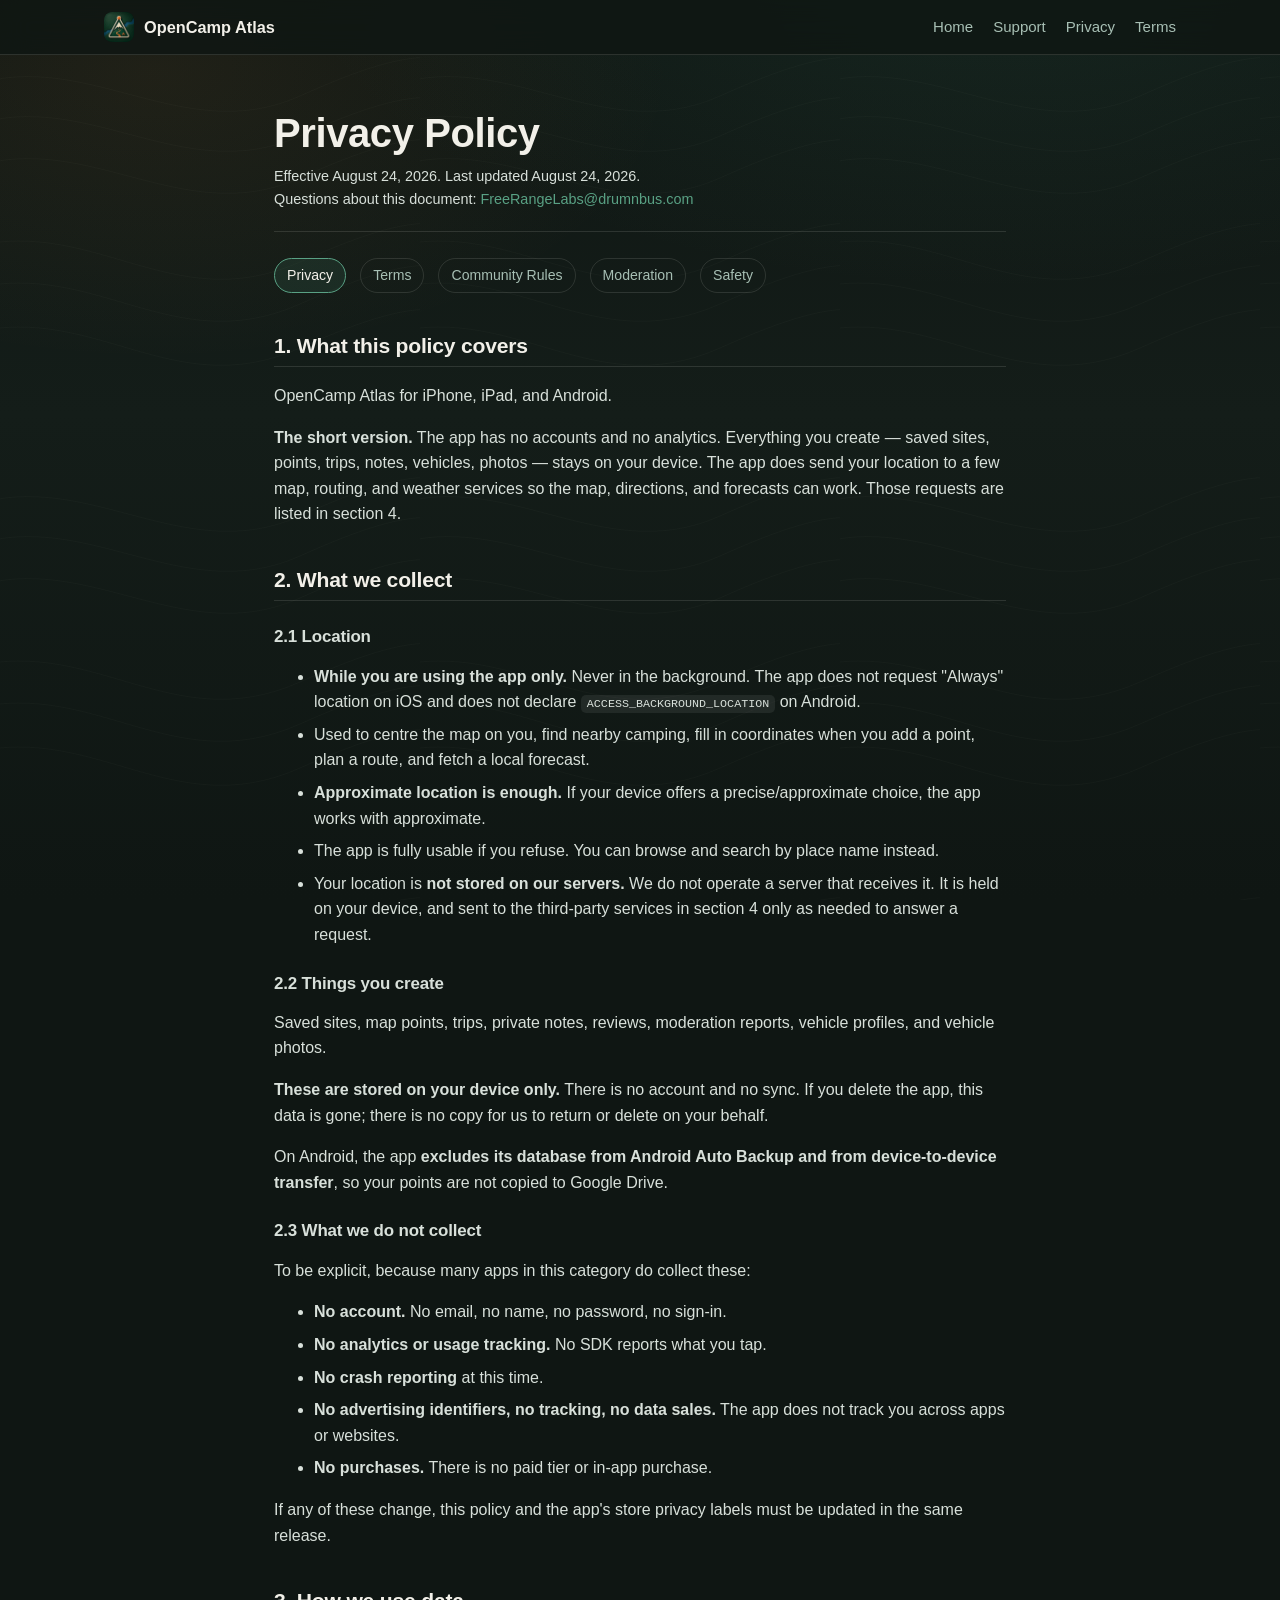
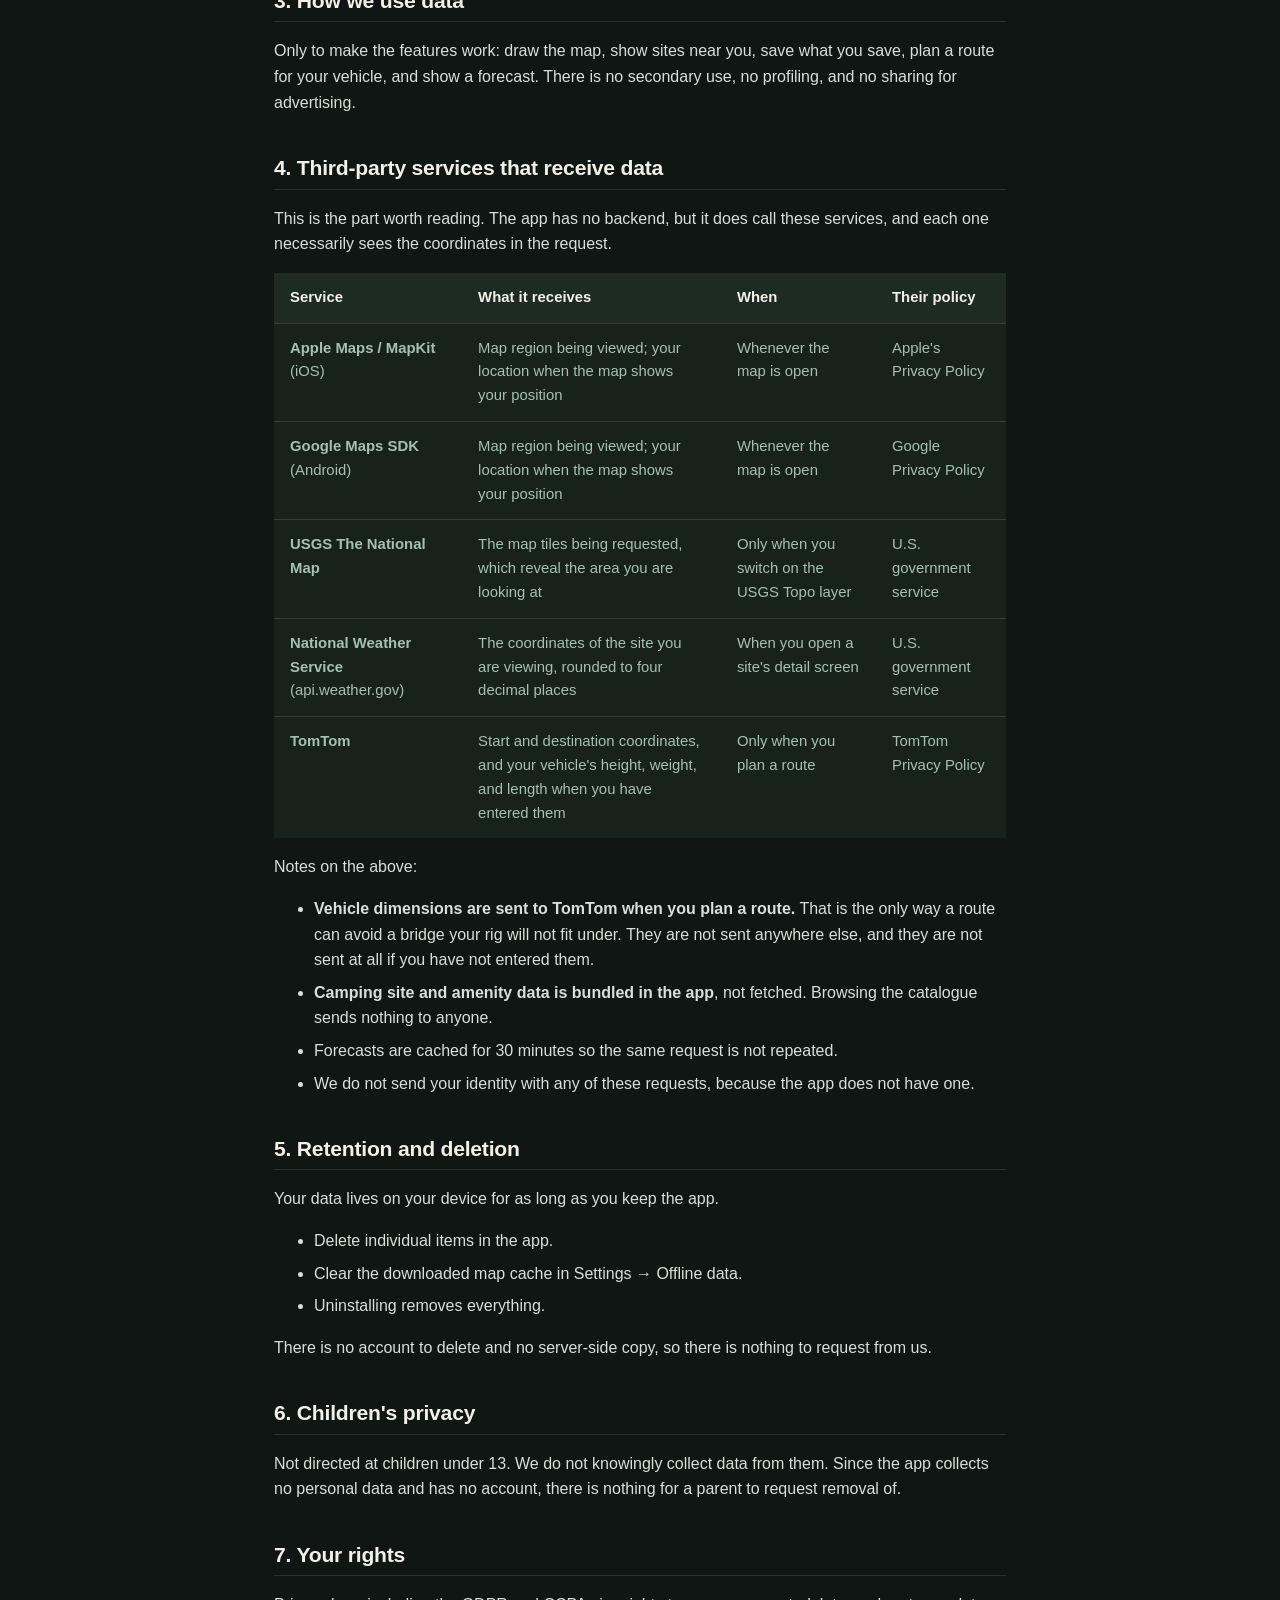
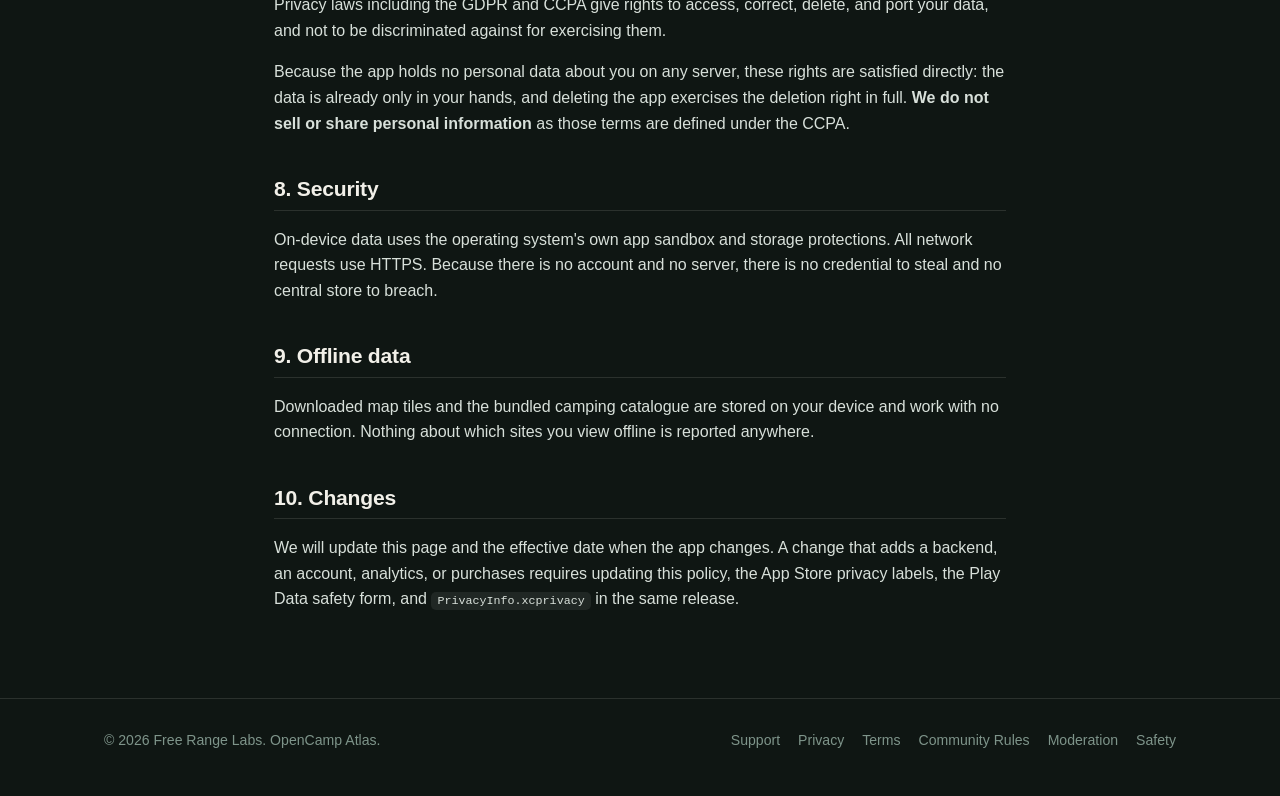
==== privacy.html @ 9083b492 "Public site for OpenCamp Atlas Marketing, support, privacy, terms, community rules, moderation, and " ====
<!doctype html>
<html lang="en">
  <head>
    <meta charset="utf-8">
    <meta name="viewport" content="width=device-width, initial-scale=1">
    <title>Privacy Policy — OpenCamp Atlas</title>
    <meta name="description" content="Privacy Policy for OpenCamp Atlas, the camping map for nomads, vanlifers, and RV travelers.">
    <meta property="og:title" content="Privacy Policy — OpenCamp Atlas">
    <meta property="og:description" content="Privacy Policy for OpenCamp Atlas, the camping map for nomads, vanlifers, and RV travelers.">
    <meta property="og:type" content="article">
    <meta property="og:url" content="https://noktirnal42.github.io/opencamp-atlas/privacy.html">
    <meta property="og:image" content="https://noktirnal42.github.io/opencamp-atlas/assets/og-image.png">
    <link rel="icon" type="image/png" sizes="32x32" href="assets/favicon.png">
    <link rel="apple-touch-icon" href="assets/apple-touch-icon.png">
    <link rel="stylesheet" href="styles.css">
  </head>
  <body>
    <header class="site-header">
      <nav class="nav" aria-label="Primary">
        <a class="brand" href="index.html">
          <img src="assets/app-icon-rounded.png" alt="" width="30" height="30">
          <span>OpenCamp Atlas</span>
        </a>
        <div class="nav-links">
          <a href="index.html">Home</a>
          <a href="support.html">Support</a>
          <a href="privacy.html">Privacy</a>
          <a href="terms.html">Terms</a>
        </div>
      </nav>
    </header>

    <main class="legal-main">
      <h1>Privacy Policy</h1>
      <p class="doc-meta">Effective August 24, 2026. Last updated August 24, 2026.<br>
        Questions about this document: <a href="mailto:FreeRangeLabs@drumnbus.com">FreeRangeLabs@drumnbus.com</a></p>
      <nav class="doc-nav" aria-label="Legal documents">
        <a href="privacy.html" aria-current="page">Privacy</a>
        <a href="terms.html">Terms</a>
        <a href="community-rules.html">Community Rules</a>
        <a href="moderation.html">Moderation</a>
        <a href="safety.html">Safety</a>
      </nav>
      <h2>1. What this policy covers</h2>
      <p>OpenCamp Atlas for iPhone, iPad, and Android.</p>
      <p><strong>The short version.</strong> The app has no accounts and no analytics. Everything
      you create — saved sites, points, trips, notes, vehicles, photos — stays on
      your device. The app does send your location to a few map, routing, and
      weather services so the map, directions, and forecasts can work. Those
      requests are listed in section 4.</p>
      <h2>2. What we collect</h2>
      <h3>2.1 Location</h3>
      <ul>
      <li><strong>While you are using the app only.</strong> Never in the background. The app
        does not request "Always" location on iOS and does not declare
        <code>ACCESS_BACKGROUND_LOCATION</code> on Android.</li>
      <li>Used to centre the map on you, find nearby camping, fill in coordinates
        when you add a point, plan a route, and fetch a local forecast.</li>
      <li><strong>Approximate location is enough.</strong> If your device offers a
        precise/approximate choice, the app works with approximate.</li>
      <li>The app is fully usable if you refuse. You can browse and search by
        place name instead.</li>
      <li>Your location is <strong>not stored on our servers.</strong> We do not operate a
        server that receives it. It is held on your device, and sent to the
        third-party services in section 4 only as needed to answer a request.</li>
      </ul>
      <h3>2.2 Things you create</h3>
      <p>Saved sites, map points, trips, private notes, reviews, moderation
      reports, vehicle profiles, and vehicle photos.</p>
      <p><strong>These are stored on your device only.</strong> There is no account and no
      sync. If you delete the app, this data is gone; there is no copy for us to
      return or delete on your behalf.</p>
      <p>On Android, the app <strong>excludes its database from Android Auto Backup and
      from device-to-device transfer</strong>, so your points are not copied to Google
      Drive.</p>
      <h3>2.3 What we do not collect</h3>
      <p>To be explicit, because many apps in this category do collect these:</p>
      <ul>
      <li><strong>No account.</strong> No email, no name, no password, no sign-in.</li>
      <li><strong>No analytics or usage tracking.</strong> No SDK reports what you tap.</li>
      <li><strong>No crash reporting</strong> at this time.</li>
      <li><strong>No advertising identifiers, no tracking, no data sales.</strong> The app does
        not track you across apps or websites.</li>
      <li><strong>No purchases.</strong> There is no paid tier or in-app purchase.</li>
      </ul>
      <p>If any of these change, this policy and the app's store privacy labels
      must be updated in the same release.</p>
      <h2>3. How we use data</h2>
      <p>Only to make the features work: draw the map, show sites near you, save
      what you save, plan a route for your vehicle, and show a forecast. There
      is no secondary use, no profiling, and no sharing for advertising.</p>
      <h2>4. Third-party services that receive data</h2>
      <p>This is the part worth reading. The app has no backend, but it does call
      these services, and each one necessarily sees the coordinates in the
      request.</p>
      <table>
      <thead>
      <tr>
      <th>Service</th>
      <th>What it receives</th>
      <th>When</th>
      <th>Their policy</th>
      </tr>
      </thead>
      <tbody>
      <tr>
      <td><strong>Apple Maps / MapKit</strong> (iOS)</td>
      <td>Map region being viewed; your location when the map shows your position</td>
      <td>Whenever the map is open</td>
      <td>Apple's Privacy Policy</td>
      </tr>
      <tr>
      <td><strong>Google Maps SDK</strong> (Android)</td>
      <td>Map region being viewed; your location when the map shows your position</td>
      <td>Whenever the map is open</td>
      <td>Google Privacy Policy</td>
      </tr>
      <tr>
      <td><strong>USGS The National Map</strong></td>
      <td>The map tiles being requested, which reveal the area you are looking at</td>
      <td>Only when you switch on the USGS Topo layer</td>
      <td>U.S. government service</td>
      </tr>
      <tr>
      <td><strong>National Weather Service</strong> (api.weather.gov)</td>
      <td>The coordinates of the site you are viewing, rounded to four decimal places</td>
      <td>When you open a site's detail screen</td>
      <td>U.S. government service</td>
      </tr>
      <tr>
      <td><strong>TomTom</strong></td>
      <td>Start and destination coordinates, and your vehicle's height, weight, and length when you have entered them</td>
      <td>Only when you plan a route</td>
      <td>TomTom Privacy Policy</td>
      </tr>
      </tbody>
      </table>
      <p>Notes on the above:</p>
      <ul>
      <li><strong>Vehicle dimensions are sent to TomTom when you plan a route.</strong> That is
        the only way a route can avoid a bridge your rig will not fit under.
        They are not sent anywhere else, and they are not sent at all if you
        have not entered them.</li>
      <li><strong>Camping site and amenity data is bundled in the app</strong>, not fetched.
        Browsing the catalogue sends nothing to anyone.</li>
      <li>Forecasts are cached for 30 minutes so the same request is not repeated.</li>
      <li>We do not send your identity with any of these requests, because the app
        does not have one.</li>
      </ul>
      <h2>5. Retention and deletion</h2>
      <p>Your data lives on your device for as long as you keep the app.</p>
      <ul>
      <li>Delete individual items in the app.</li>
      <li>Clear the downloaded map cache in Settings → Offline data.</li>
      <li>Uninstalling removes everything.</li>
      </ul>
      <p>There is no account to delete and no server-side copy, so there is nothing
      to request from us.</p>
      <h2>6. Children's privacy</h2>
      <p>Not directed at children under 13. We do not knowingly collect data from
      them. Since the app collects no personal data and has no account, there is
      nothing for a parent to request removal of.</p>
      <h2>7. Your rights</h2>
      <p>Privacy laws including the GDPR and CCPA give rights to access, correct,
      delete, and port your data, and not to be discriminated against for
      exercising them.</p>
      <p>Because the app holds no personal data about you on any server, these
      rights are satisfied directly: the data is already only in your hands, and
      deleting the app exercises the deletion right in full. <strong>We do not sell or
      share personal information</strong> as those terms are defined under the CCPA.</p>
      <h2>8. Security</h2>
      <p>On-device data uses the operating system's own app sandbox and storage
      protections. All network requests use HTTPS. Because there is no account
      and no server, there is no credential to steal and no central store to
      breach.</p>
      <h2>9. Offline data</h2>
      <p>Downloaded map tiles and the bundled camping catalogue are stored on your
      device and work with no connection. Nothing about which sites you view
      offline is reported anywhere.</p>
      <h2>10. Changes</h2>
      <p>We will update this page and the effective date when the app changes. A
      change that adds a backend, an account, analytics, or purchases requires
      updating this policy, the App Store privacy labels, the Play Data safety
      form, and <code>PrivacyInfo.xcprivacy</code> in the same release.</p>
    </main>

    <footer class="footer">
      <div class="footer-inner">
        <p>© 2026 Free Range Labs. OpenCamp Atlas.</p>
        <div class="footer-links">
          <a href="support.html">Support</a>
          <a href="privacy.html">Privacy</a>
          <a href="terms.html">Terms</a>
          <a href="community-rules.html">Community Rules</a>
          <a href="moderation.html">Moderation</a>
          <a href="safety.html">Safety</a>
        </div>
      </div>
    </footer>
  </body>
</html>
---- styles.css ----
/* OpenCamp Atlas — public site.
   Palette mirrors assets/brand/design-tokens.json in the app repo, so the
   site and the app stay recognisably the same product. */

:root {
  color-scheme: dark;

  --page: #0f1613;
  --page-2: #141d19;
  --panel: rgba(24, 34, 29, 0.82);
  --panel-solid: #18221d;
  --panel-bright: #1e2a24;

  --ink: #f2f0e9;
  --soft: #d8e0da;
  --muted: #a7bfb4;
  --faint: #7e948a;

  --line: rgba(242, 240, 233, 0.12);
  --line-strong: rgba(242, 240, 233, 0.22);

  --brand: #3e8069;
  --brand-bright: #59a184;
  --accent: #e08f3f;
  --accent-bright: #f0a558;
  --river: #5c93ac;
  --danger: #d9584a;

  --shadow: 0 24px 70px rgba(0, 0, 0, 0.5);
  --radius: 14px;
  --max: 1120px;
}

* { box-sizing: border-box; }

html {
  scroll-behavior: smooth;
  background: var(--page);
}

body {
  margin: 0;
  font-family: -apple-system, BlinkMacSystemFont, "SF Pro Text", "Segoe UI", Roboto, sans-serif;
  color: var(--ink);
  line-height: 1.6;
  background:
    radial-gradient(1200px 600px at 78% -8%, rgba(62, 128, 105, 0.16), transparent 60%),
    radial-gradient(900px 500px at 12% 8%, rgba(224, 143, 63, 0.08), transparent 58%),
    linear-gradient(180deg, #0f1613 0%, #141d19 46%, #0f1613 100%);
  background-attachment: fixed;
}

/* Contour lines, echoing the topographic map in the app icon. */
body::before {
  content: "";
  position: fixed;
  inset: 0;
  pointer-events: none;
  z-index: 0;
  opacity: 0.5;
  background-image: url("data:image/svg+xml;utf8,\
<svg xmlns='http://www.w3.org/2000/svg' width='420' height='420' viewBox='0 0 420 420'>\
<g fill='none' stroke='%23f2f0e9' stroke-opacity='0.045' stroke-width='1'>\
<path d='M-40 90 C 80 40, 180 150, 300 96 S 470 40, 520 120'/>\
<path d='M-40 130 C 80 80, 180 190, 300 136 S 470 80, 520 160'/>\
<path d='M-40 172 C 80 122, 180 232, 300 178 S 470 122, 520 202'/>\
<path d='M-40 250 C 90 210, 170 320, 300 262 S 470 210, 520 288'/>\
<path d='M-40 292 C 90 252, 170 362, 300 304 S 470 252, 520 330'/>\
<path d='M-40 336 C 90 296, 170 406, 300 348 S 470 296, 520 374'/>\
</g></svg>");
}

main, .site-header, .footer { position: relative; z-index: 1; }

a { color: var(--brand-bright); text-decoration: none; }
a:hover { color: var(--accent-bright); }

h1, h2, h3 { line-height: 1.2; letter-spacing: -0.01em; }

.wrap { max-width: var(--max); margin: 0 auto; padding: 0 24px; }

/* ---------- header ---------- */

.site-header {
  position: sticky;
  top: 0;
  backdrop-filter: blur(14px);
  background: rgba(15, 22, 19, 0.82);
  border-bottom: 1px solid var(--line);
}

.nav {
  max-width: var(--max);
  margin: 0 auto;
  padding: 12px 24px;
  display: flex;
  align-items: center;
  justify-content: space-between;
  gap: 16px;
  flex-wrap: wrap;
}

.brand {
  display: flex;
  align-items: center;
  gap: 10px;
  color: var(--ink);
  font-weight: 650;
  font-size: 1.02rem;
}

.brand img { border-radius: 8px; }

.nav-links { display: flex; gap: 20px; flex-wrap: wrap; }
.nav-links a { color: var(--muted); font-size: 0.94rem; }
.nav-links a:hover { color: var(--ink); }

/* ---------- hero ---------- */

.hero { padding: 76px 0 40px; }

.hero-grid {
  display: grid;
  grid-template-columns: 1.05fr 0.95fr;
  gap: 48px;
  align-items: center;
}

.hero h1 {
  margin: 0 0 14px;
  font-size: clamp(2.4rem, 5vw, 3.5rem);
  font-weight: 700;
}

.hero-sub {
  margin: 0 0 18px;
  font-size: 1.28rem;
  color: var(--soft);
}

.hero-copy { margin: 0 0 26px; color: var(--muted); max-width: 56ch; }

.cta-row { display: flex; gap: 12px; flex-wrap: wrap; margin-bottom: 26px; }

.primary-button, .secondary-button {
  display: inline-block;
  padding: 12px 22px;
  border-radius: 10px;
  font-weight: 600;
  font-size: 0.98rem;
  border: 1px solid transparent;
}

.primary-button {
  background: linear-gradient(180deg, var(--brand-bright), var(--brand));
  color: #08110d;
}
.primary-button:hover { color: #08110d; filter: brightness(1.08); }

.secondary-button { border-color: var(--line-strong); color: var(--soft); }
.secondary-button:hover { border-color: var(--brand-bright); color: var(--ink); }

.hero-facts { display: flex; gap: 10px; flex-wrap: wrap; }

.hero-facts span {
  font-size: 0.82rem;
  color: var(--muted);
  border: 1px solid var(--line);
  border-radius: 999px;
  padding: 5px 12px;
  background: rgba(242, 240, 233, 0.03);
}

.status-note {
  margin-top: 22px;
  padding: 12px 16px;
  border-left: 3px solid var(--accent);
  background: rgba(224, 143, 63, 0.08);
  border-radius: 0 8px 8px 0;
  color: var(--soft);
  font-size: 0.93rem;
}

/* ---------- phone shots ---------- */

.shot-stack { position: relative; display: flex; justify-content: center; }

.shot {
  width: 100%;
  max-width: 290px;
  /* A full phone capture is ~2.2x taller than it is wide, which pushes the
     hero far past the fold. Crop from the top instead of shrinking it. */
  max-height: 560px;
  object-fit: cover;
  object-position: top;
  border-radius: 26px;
  border: 1px solid var(--line-strong);
  box-shadow: var(--shadow);
  display: block;
}

.shot-row {
  display: grid;
  grid-template-columns: repeat(auto-fit, minmax(190px, 1fr));
  gap: 26px;
  margin-top: 34px;
}

.shot-item { text-align: center; }
.shot-item img {
  width: 100%;
  max-height: 520px;
  object-fit: cover;
  object-position: top;
  border-radius: 20px;
  border: 1px solid var(--line);
  box-shadow: var(--shadow);
}
.shot-item figcaption { margin-top: 12px; color: var(--muted); font-size: 0.9rem; }

/* ---------- sections ---------- */

section { padding: 58px 0; }

.section-head { max-width: 62ch; margin-bottom: 34px; }
.section-head h2 { margin: 0 0 10px; font-size: clamp(1.6rem, 3vw, 2.1rem); }
.section-head p { margin: 0; color: var(--muted); }

.feature-grid {
  display: grid;
  grid-template-columns: repeat(auto-fit, minmax(268px, 1fr));
  gap: 20px;
}

.feature {
  background: var(--panel);
  border: 1px solid var(--line);
  border-radius: var(--radius);
  padding: 22px;
}

.feature h3 { margin: 12px 0 8px; font-size: 1.08rem; }
.feature p { margin: 0; color: var(--muted); font-size: 0.95rem; }

.feature-icon {
  width: 38px;
  height: 38px;
  border-radius: 10px;
  display: grid;
  place-items: center;
  background: rgba(62, 128, 105, 0.18);
  border: 1px solid rgba(62, 128, 105, 0.35);
  font-size: 1.15rem;
}

/* ---------- data source table ---------- */

.table-scroll { overflow-x: auto; border-radius: var(--radius); border: 1px solid var(--line); }

table { border-collapse: collapse; width: 100%; min-width: 620px; background: var(--panel-solid); }

th, td {
  text-align: left;
  padding: 13px 16px;
  border-bottom: 1px solid var(--line);
  font-size: 0.93rem;
  vertical-align: top;
}

th { color: var(--ink); font-weight: 620; background: var(--panel-bright); }
td { color: var(--muted); }
tr:last-child td { border-bottom: none; }

/* ---------- FAQ ---------- */

.faq-list { display: grid; gap: 14px; }

.faq-item {
  background: var(--panel);
  border: 1px solid var(--line);
  border-radius: var(--radius);
  padding: 18px 20px;
}

.faq-item h3 { margin: 0 0 8px; font-size: 1.02rem; }
.faq-item p { margin: 0; color: var(--muted); font-size: 0.95rem; }

/* ---------- legal pages ---------- */

.legal-main { max-width: 780px; margin: 0 auto; padding: 54px 24px 30px; }
.legal-main h1 { font-size: clamp(1.9rem, 4vw, 2.5rem); margin: 0 0 8px; }
.legal-main h2 { margin: 40px 0 12px; font-size: 1.32rem; border-bottom: 1px solid var(--line); padding-bottom: 8px; }
.legal-main h3 { margin: 26px 0 8px; font-size: 1.06rem; color: var(--soft); }
.legal-main p, .legal-main li { color: var(--soft); }
.legal-main li { margin-bottom: 7px; }
.legal-main code {
  background: rgba(242, 240, 233, 0.08);
  padding: 2px 6px;
  border-radius: 5px;
  font-size: 0.9em;
}
.legal-main table { min-width: 0; }
.legal-main blockquote {
  margin: 18px 0;
  padding: 12px 18px;
  border-left: 3px solid var(--brand);
  background: rgba(62, 128, 105, 0.1);
  border-radius: 0 8px 8px 0;
}

.doc-meta {
  color: var(--faint);
  font-size: 0.9rem;
  margin: 0 0 26px;
  padding-bottom: 20px;
  border-bottom: 1px solid var(--line);
}

.doc-nav { display: flex; gap: 14px; flex-wrap: wrap; margin-bottom: 30px; }
.doc-nav a {
  font-size: 0.88rem;
  color: var(--muted);
  border: 1px solid var(--line);
  padding: 5px 12px;
  border-radius: 999px;
}
.doc-nav a:hover { border-color: var(--brand-bright); color: var(--ink); }
.doc-nav a[aria-current="page"] {
  border-color: var(--brand-bright);
  color: var(--ink);
  background: rgba(62, 128, 105, 0.16);
}

/* ---------- support ---------- */

.contact-card {
  background: var(--panel);
  border: 1px solid var(--line);
  border-radius: var(--radius);
  padding: 24px;
  margin-bottom: 22px;
}

.contact-card .email { font-size: 1.14rem; font-weight: 600; }

/* ---------- footer ---------- */

.footer {
  border-top: 1px solid var(--line);
  margin-top: 40px;
  padding: 30px 0 44px;
}

.footer-inner {
  max-width: var(--max);
  margin: 0 auto;
  padding: 0 24px;
  display: flex;
  justify-content: space-between;
  gap: 18px;
  flex-wrap: wrap;
  align-items: center;
}

.footer-links { display: flex; gap: 18px; flex-wrap: wrap; }
.footer-links a, .footer p { color: var(--faint); font-size: 0.88rem; }
.footer p { margin: 0; }

/* ---------- responsive ---------- */

@media (max-width: 860px) {
  .hero { padding: 46px 0 24px; }
  .hero-grid { grid-template-columns: 1fr; gap: 34px; }
  .nav { padding: 10px 18px; }
  .nav-links { gap: 14px; }
}

@media (prefers-reduced-motion: reduce) {
  html { scroll-behavior: auto; }
}
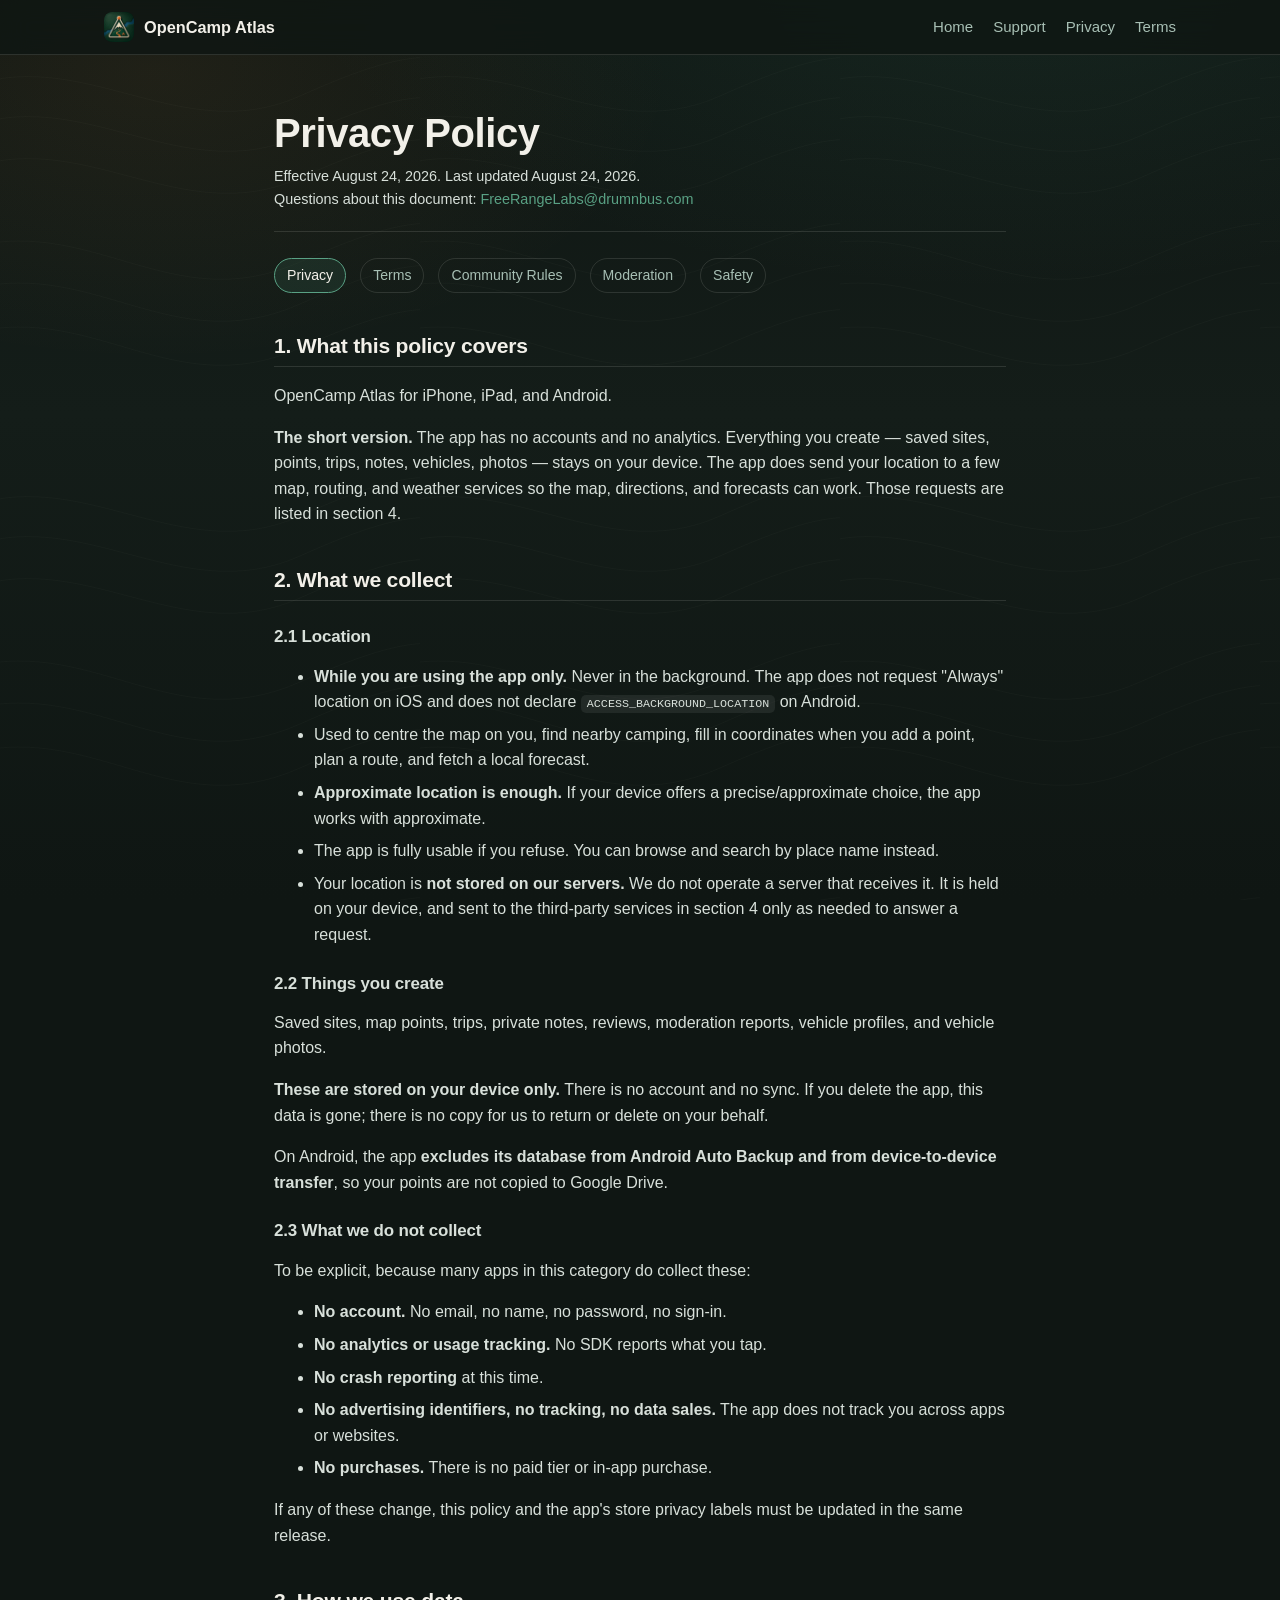
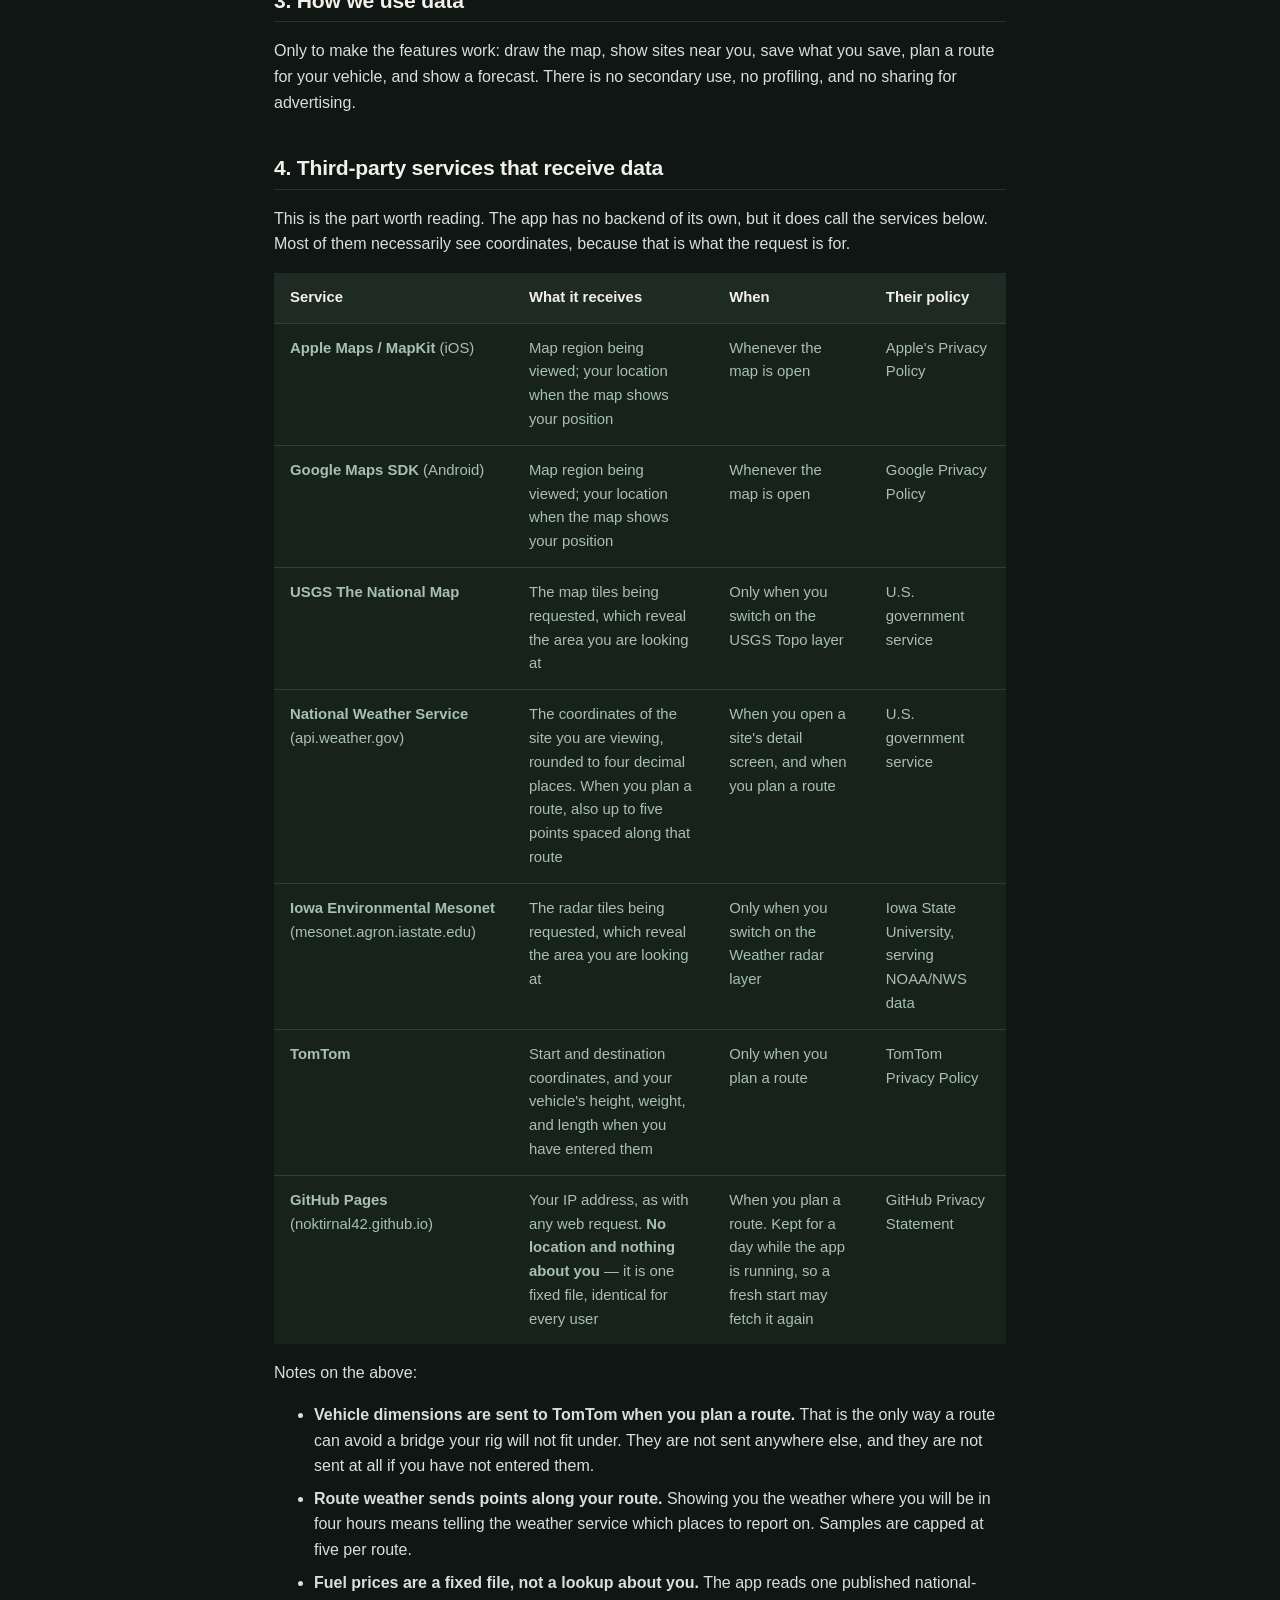
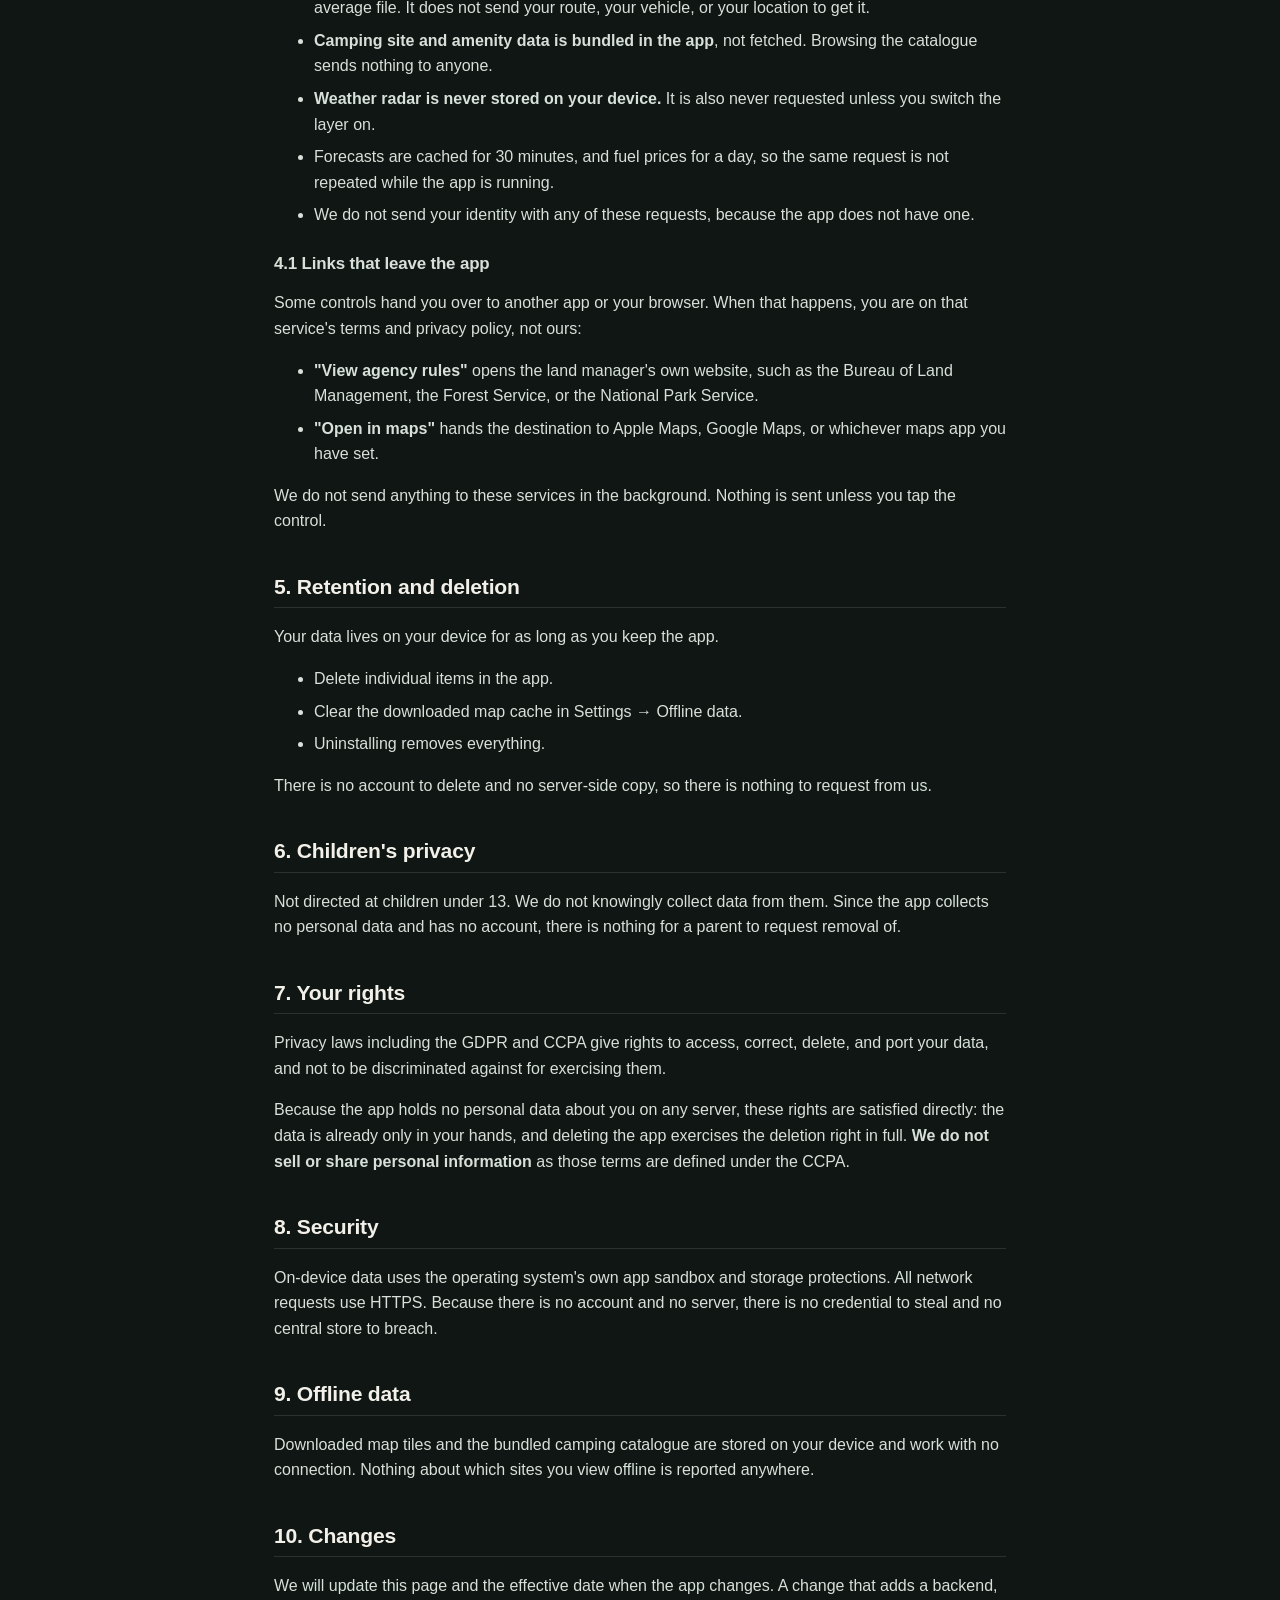
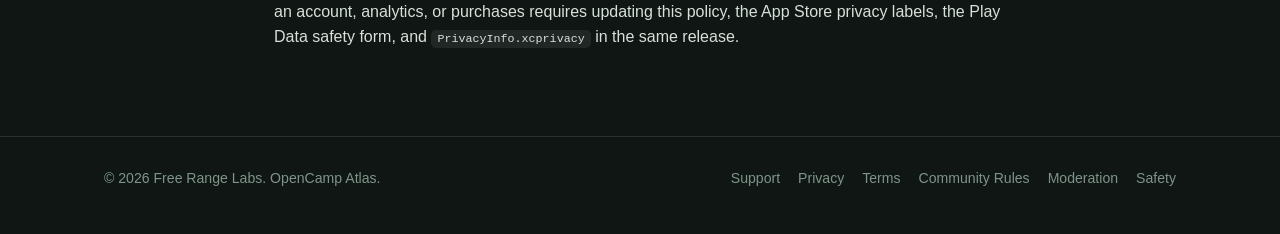
==== commit 8f9cdb2e: "Update the privacy policy for radar, route weather, and fuel prices Three services the app now conta" ====
--- a/privacy.html
+++ b/privacy.html
@@ -90,9 +90,9 @@
       what you save, plan a route for your vehicle, and show a forecast. There
       is no secondary use, no profiling, and no sharing for advertising.</p>
       <h2>4. Third-party services that receive data</h2>
-      <p>This is the part worth reading. The app has no backend, but it does call
-      these services, and each one necessarily sees the coordinates in the
-      request.</p>
+      <p>This is the part worth reading. The app has no backend of its own, but it
+      does call the services below. Most of them necessarily see coordinates,
+      because that is what the request is for.</p>
       <table>
       <thead>
       <tr>
@@ -123,9 +123,15 @@
       </tr>
       <tr>
       <td><strong>National Weather Service</strong> (api.weather.gov)</td>
-      <td>The coordinates of the site you are viewing, rounded to four decimal places</td>
-      <td>When you open a site's detail screen</td>
+      <td>The coordinates of the site you are viewing, rounded to four decimal places. When you plan a route, also up to five points spaced along that route</td>
+      <td>When you open a site's detail screen, and when you plan a route</td>
       <td>U.S. government service</td>
+      </tr>
+      <tr>
+      <td><strong>Iowa Environmental Mesonet</strong> (mesonet.agron.iastate.edu)</td>
+      <td>The radar tiles being requested, which reveal the area you are looking at</td>
+      <td>Only when you switch on the Weather radar layer</td>
+      <td>Iowa State University, serving NOAA/NWS data</td>
       </tr>
       <tr>
       <td><strong>TomTom</strong></td>
@@ -133,6 +139,12 @@
       <td>Only when you plan a route</td>
       <td>TomTom Privacy Policy</td>
       </tr>
+      <tr>
+      <td><strong>GitHub Pages</strong> (noktirnal42.github.io)</td>
+      <td>Your IP address, as with any web request. <strong>No location and nothing about you</strong> — it is one fixed file, identical for every user</td>
+      <td>When you plan a route. Kept for a day while the app is running, so a fresh start may fetch it again</td>
+      <td>GitHub Privacy Statement</td>
+      </tr>
       </tbody>
       </table>
       <p>Notes on the above:</p>
@@ -141,12 +153,33 @@
         the only way a route can avoid a bridge your rig will not fit under.
         They are not sent anywhere else, and they are not sent at all if you
         have not entered them.</li>
+      <li><strong>Route weather sends points along your route.</strong> Showing you the weather
+        where you will be in four hours means telling the weather service which
+        places to report on. Samples are capped at five per route.</li>
+      <li><strong>Fuel prices are a fixed file, not a lookup about you.</strong> The app reads
+        one published national-average file. It does not send your route, your
+        vehicle, or your location to get it.</li>
       <li><strong>Camping site and amenity data is bundled in the app</strong>, not fetched.
         Browsing the catalogue sends nothing to anyone.</li>
-      <li>Forecasts are cached for 30 minutes so the same request is not repeated.</li>
+      <li><strong>Weather radar is never stored on your device.</strong> It is also never
+        requested unless you switch the layer on.</li>
+      <li>Forecasts are cached for 30 minutes, and fuel prices for a day, so the
+        same request is not repeated while the app is running.</li>
       <li>We do not send your identity with any of these requests, because the app
         does not have one.</li>
       </ul>
+      <h3>4.1 Links that leave the app</h3>
+      <p>Some controls hand you over to another app or your browser. When that
+      happens, you are on that service's terms and privacy policy, not ours:</p>
+      <ul>
+      <li><strong>"View agency rules"</strong> opens the land manager's own website, such as
+        the Bureau of Land Management, the Forest Service, or the National Park
+        Service.</li>
+      <li><strong>"Open in maps"</strong> hands the destination to Apple Maps, Google Maps, or
+        whichever maps app you have set.</li>
+      </ul>
+      <p>We do not send anything to these services in the background. Nothing is
+      sent unless you tap the control.</p>
       <h2>5. Retention and deletion</h2>
       <p>Your data lives on your device for as long as you keep the app.</p>
       <ul>
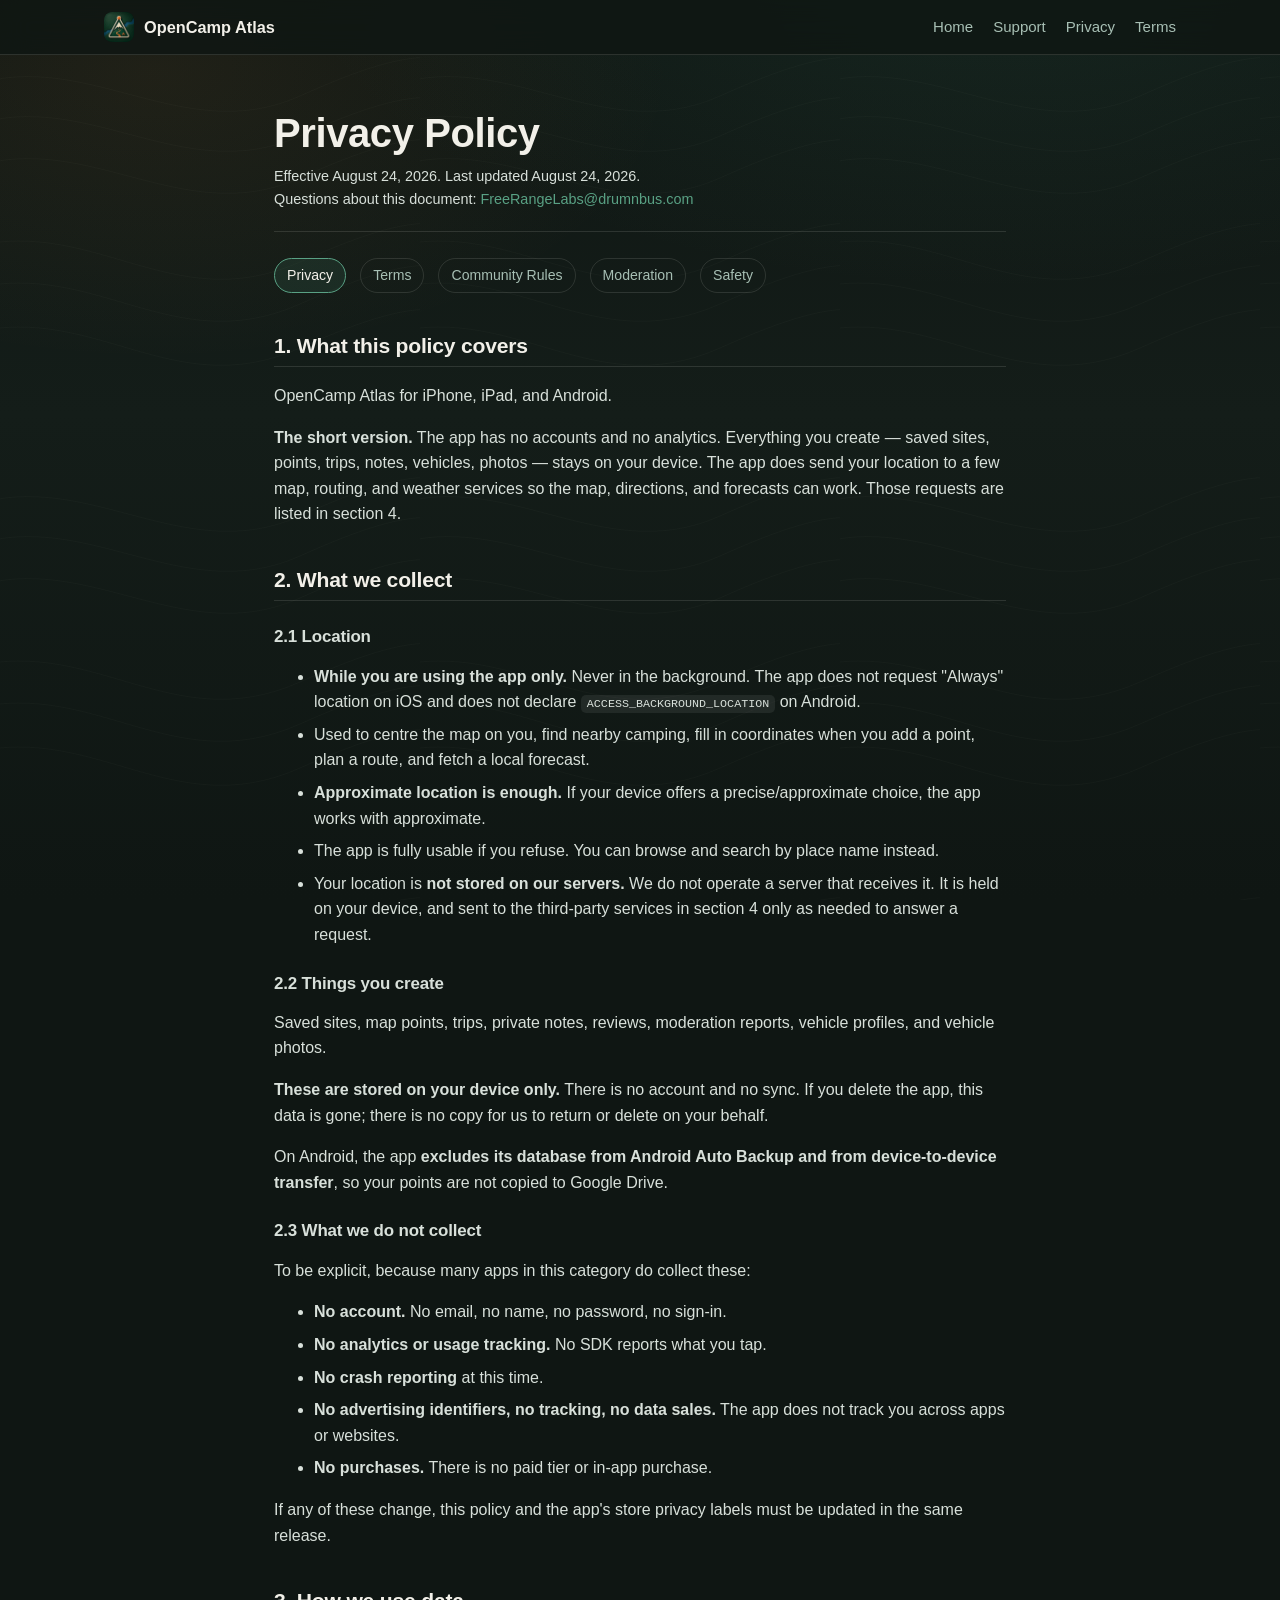
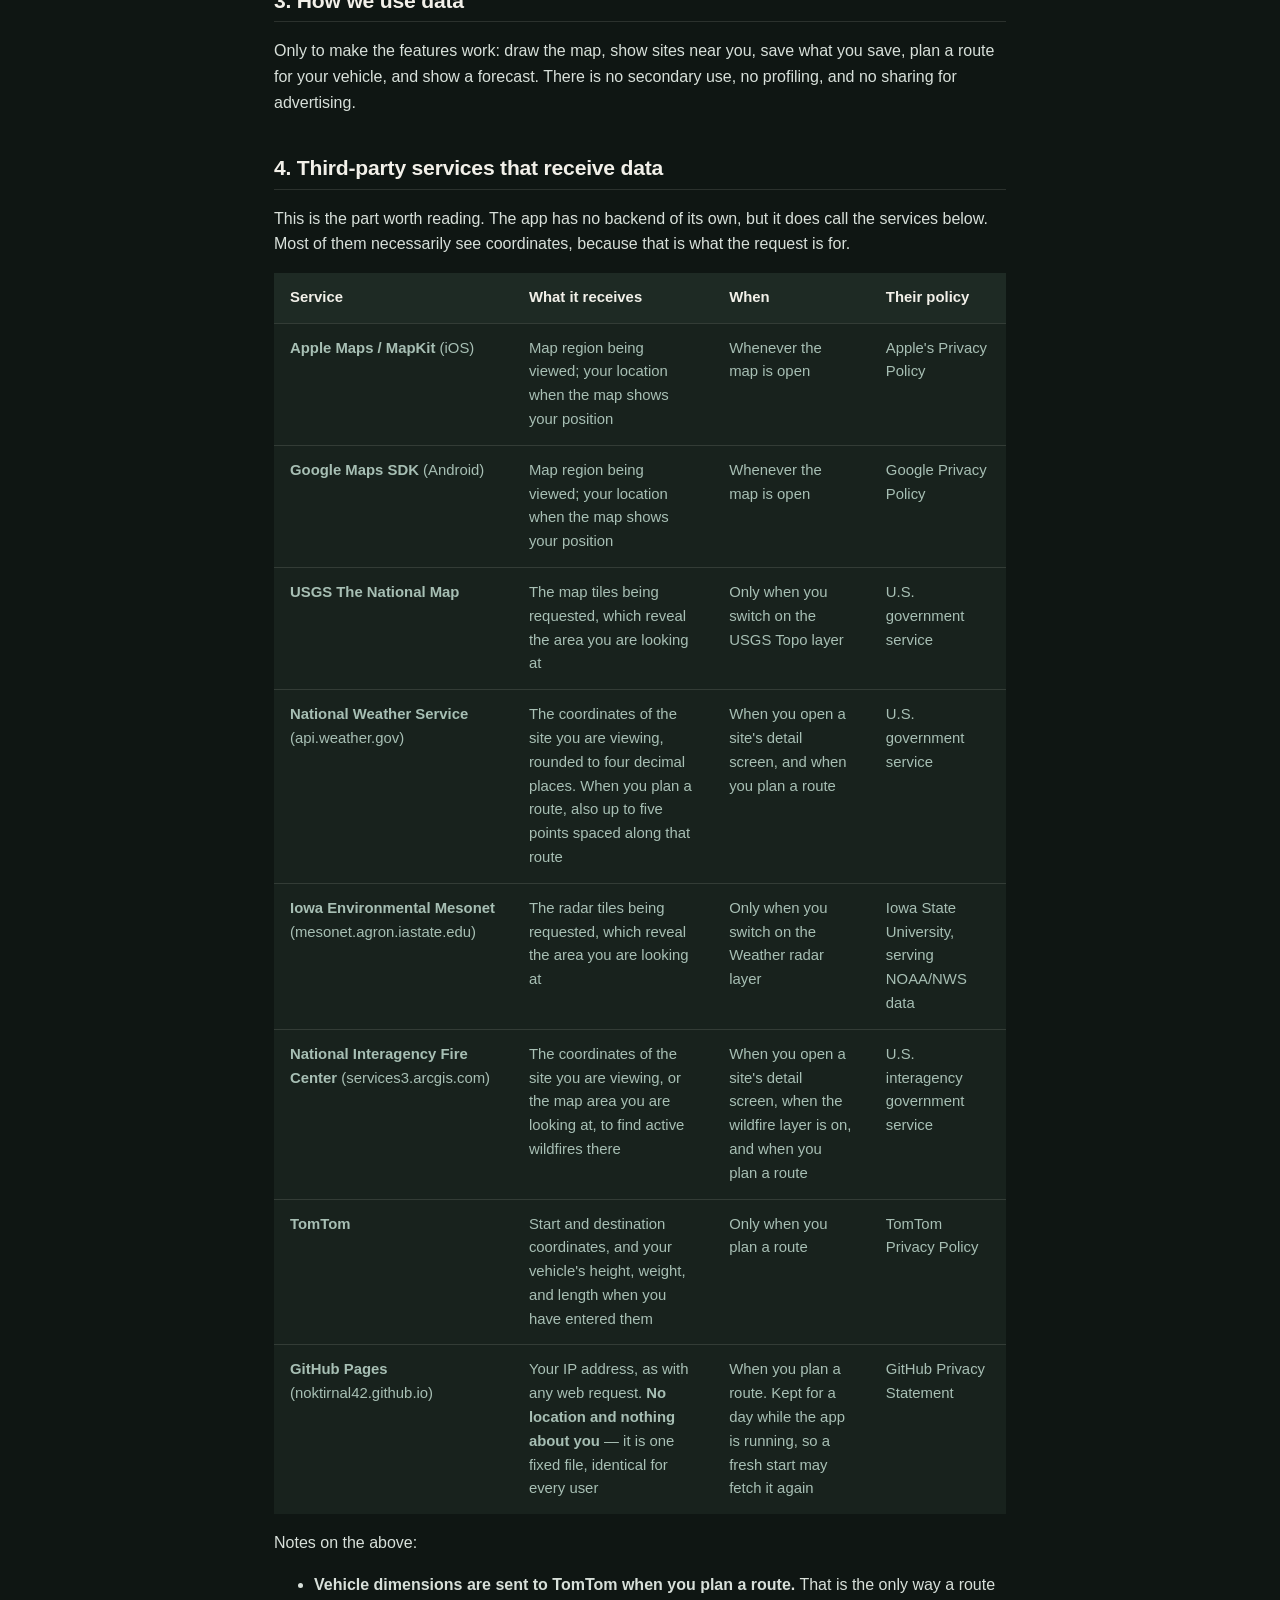
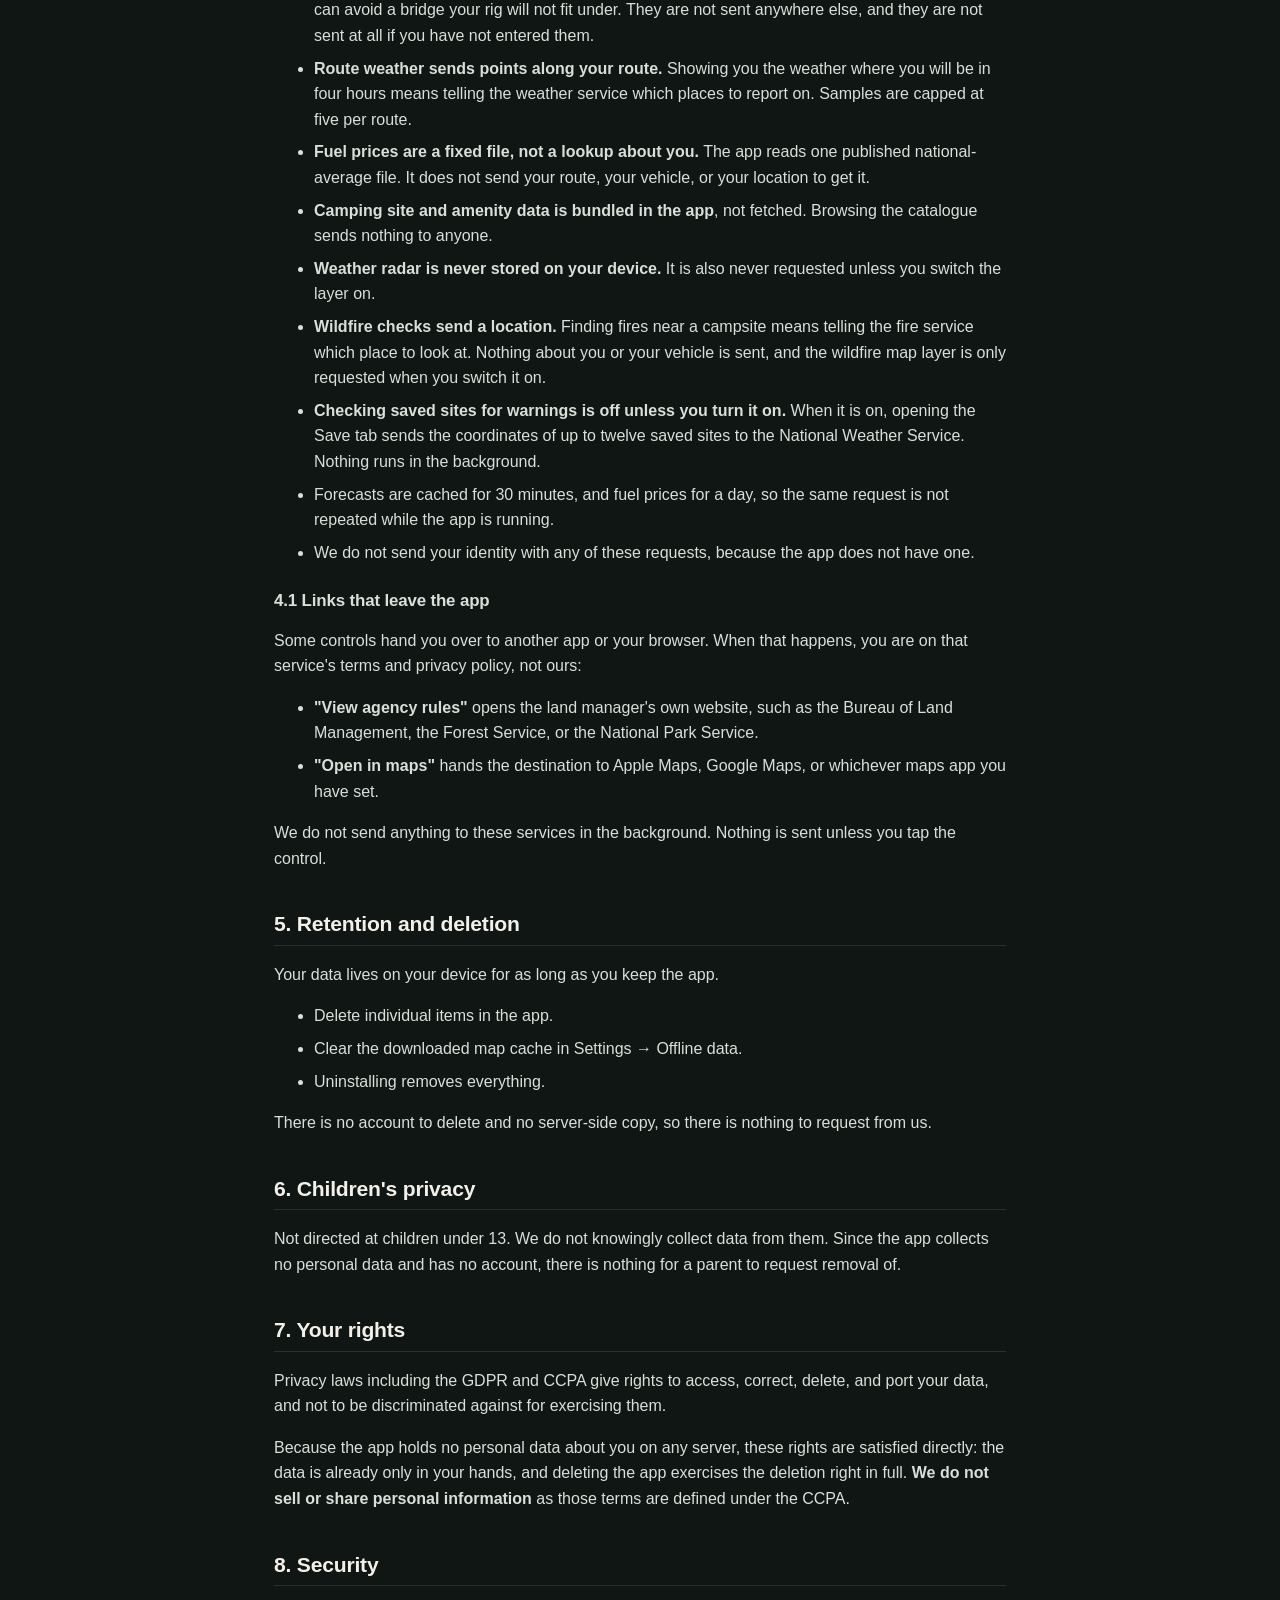
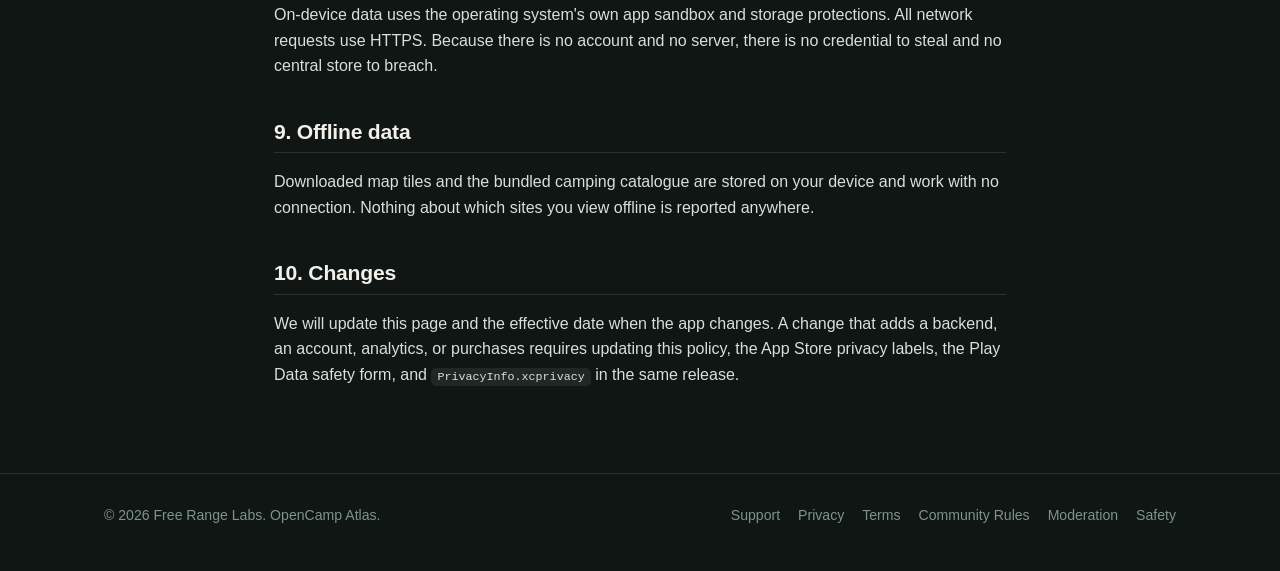
==== commit cc6fcad2: "Disclose wildfire data, and list it on the site The apps now contact the National Interagency Fire C" ====
--- a/privacy.html
+++ b/privacy.html
@@ -134,6 +134,12 @@
       <td>Iowa State University, serving NOAA/NWS data</td>
       </tr>
       <tr>
+      <td><strong>National Interagency Fire Center</strong> (services3.arcgis.com)</td>
+      <td>The coordinates of the site you are viewing, or the map area you are looking at, to find active wildfires there</td>
+      <td>When you open a site's detail screen, when the wildfire layer is on, and when you plan a route</td>
+      <td>U.S. interagency government service</td>
+      </tr>
+      <tr>
       <td><strong>TomTom</strong></td>
       <td>Start and destination coordinates, and your vehicle's height, weight, and length when you have entered them</td>
       <td>Only when you plan a route</td>
@@ -163,6 +169,14 @@
         Browsing the catalogue sends nothing to anyone.</li>
       <li><strong>Weather radar is never stored on your device.</strong> It is also never
         requested unless you switch the layer on.</li>
+      <li><strong>Wildfire checks send a location.</strong> Finding fires near a campsite means
+        telling the fire service which place to look at. Nothing about you or
+        your vehicle is sent, and the wildfire map layer is only requested when
+        you switch it on.</li>
+      <li><strong>Checking saved sites for warnings is off unless you turn it on.</strong> When
+        it is on, opening the Save tab sends the coordinates of up to twelve
+        saved sites to the National Weather Service. Nothing runs in the
+        background.</li>
       <li>Forecasts are cached for 30 minutes, and fuel prices for a day, so the
         same request is not repeated while the app is running.</li>
       <li>We do not send your identity with any of these requests, because the app
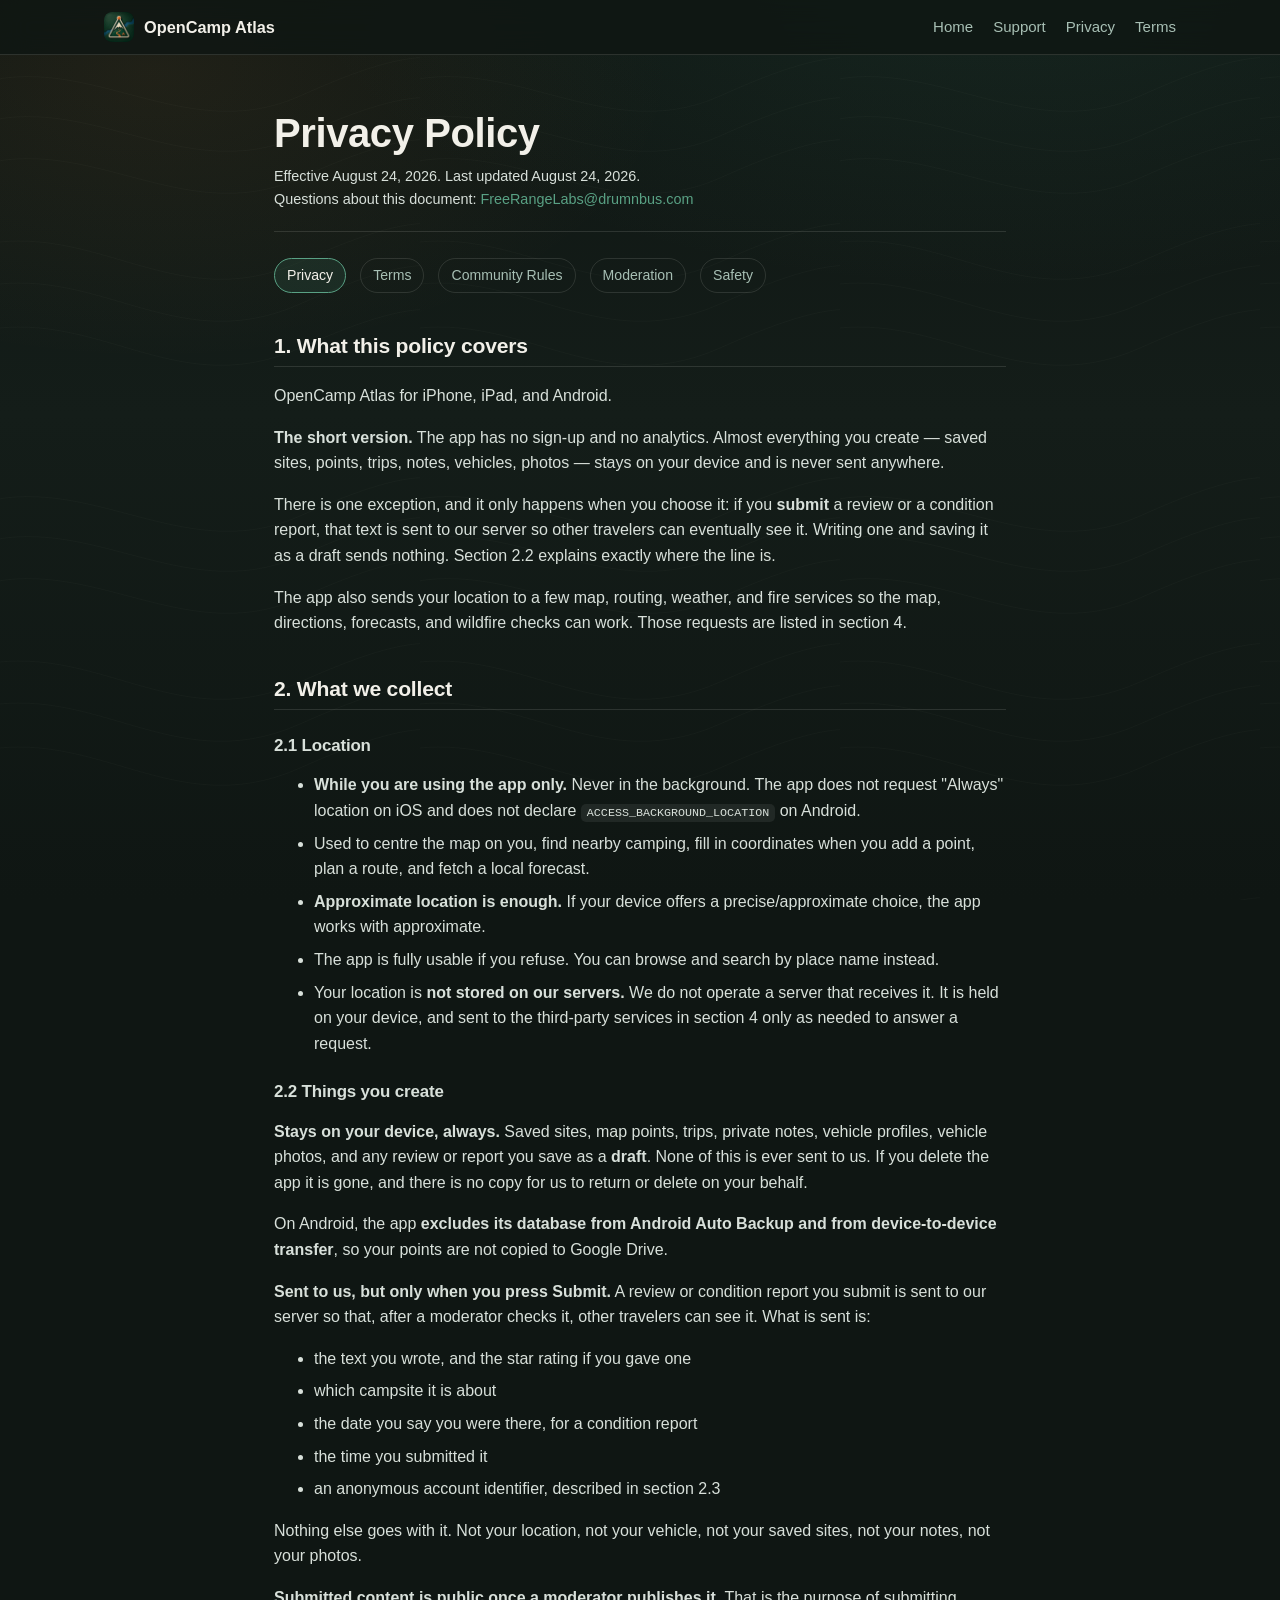
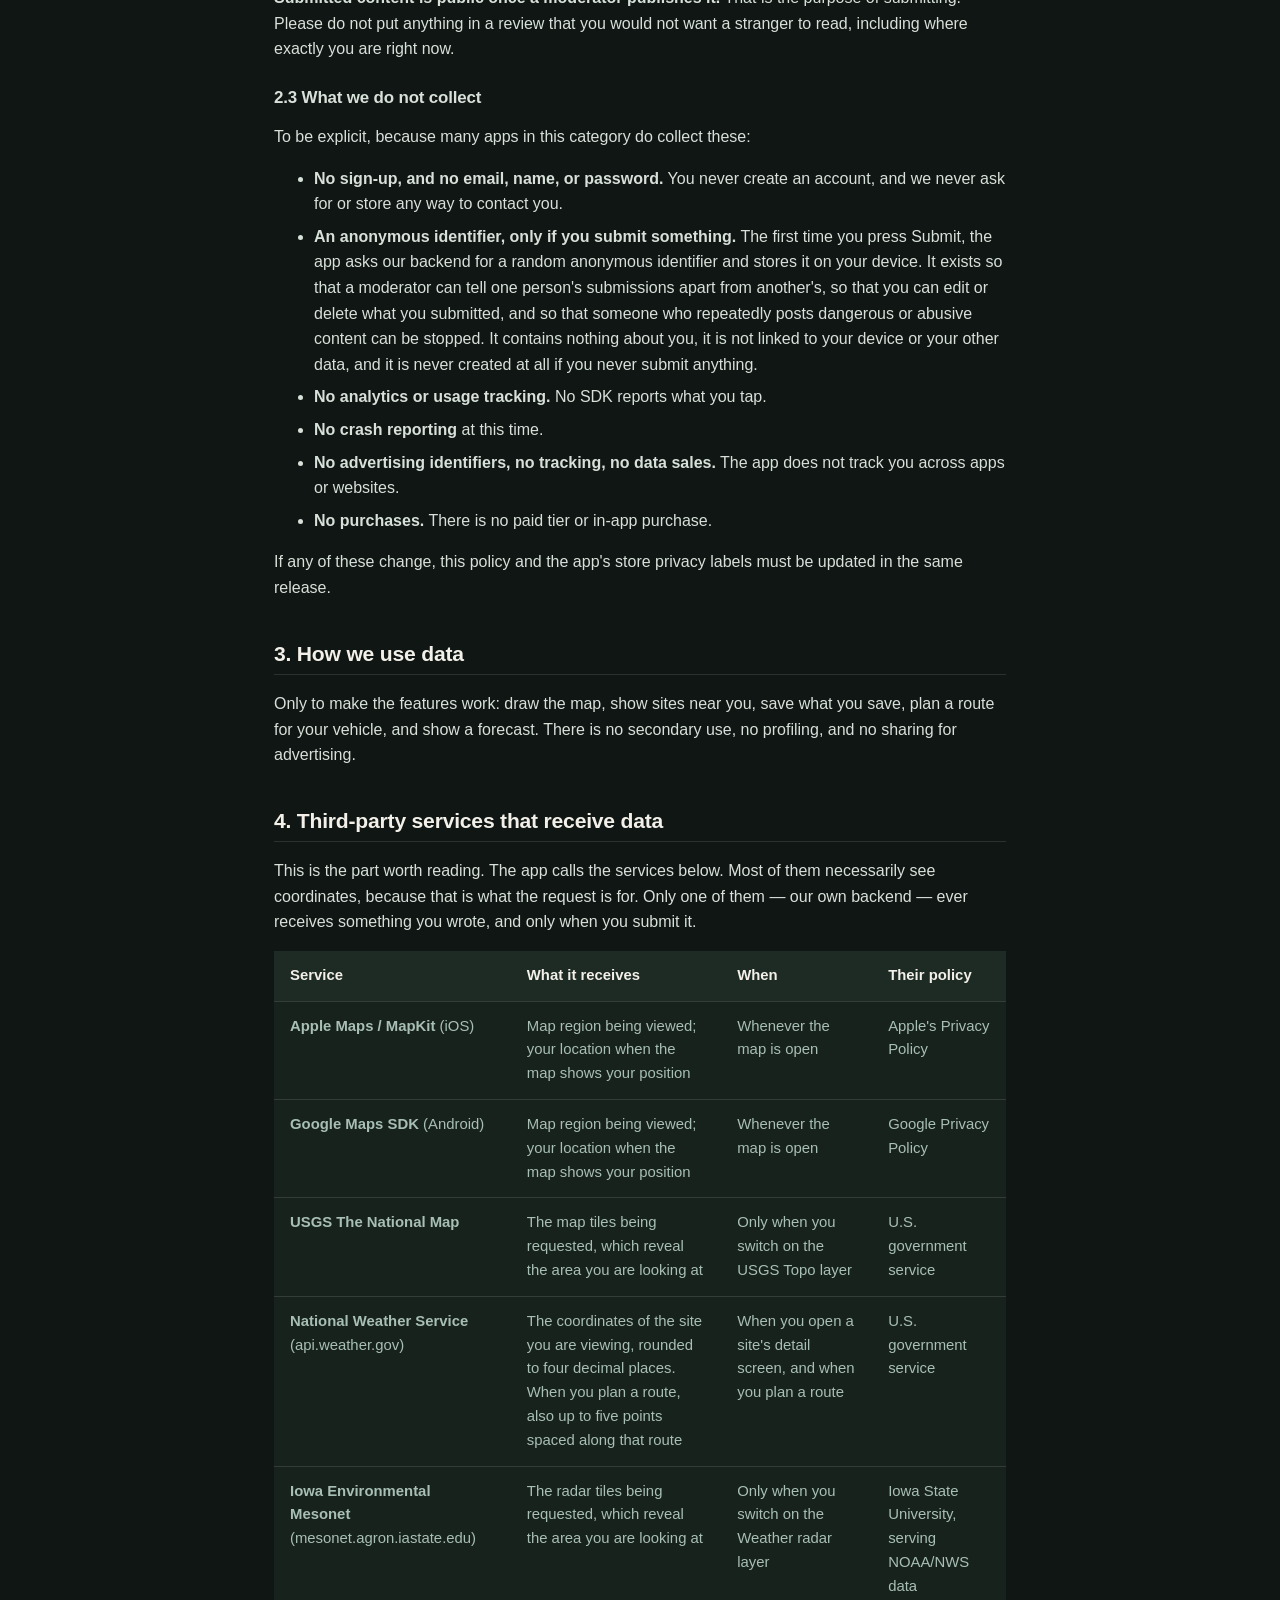
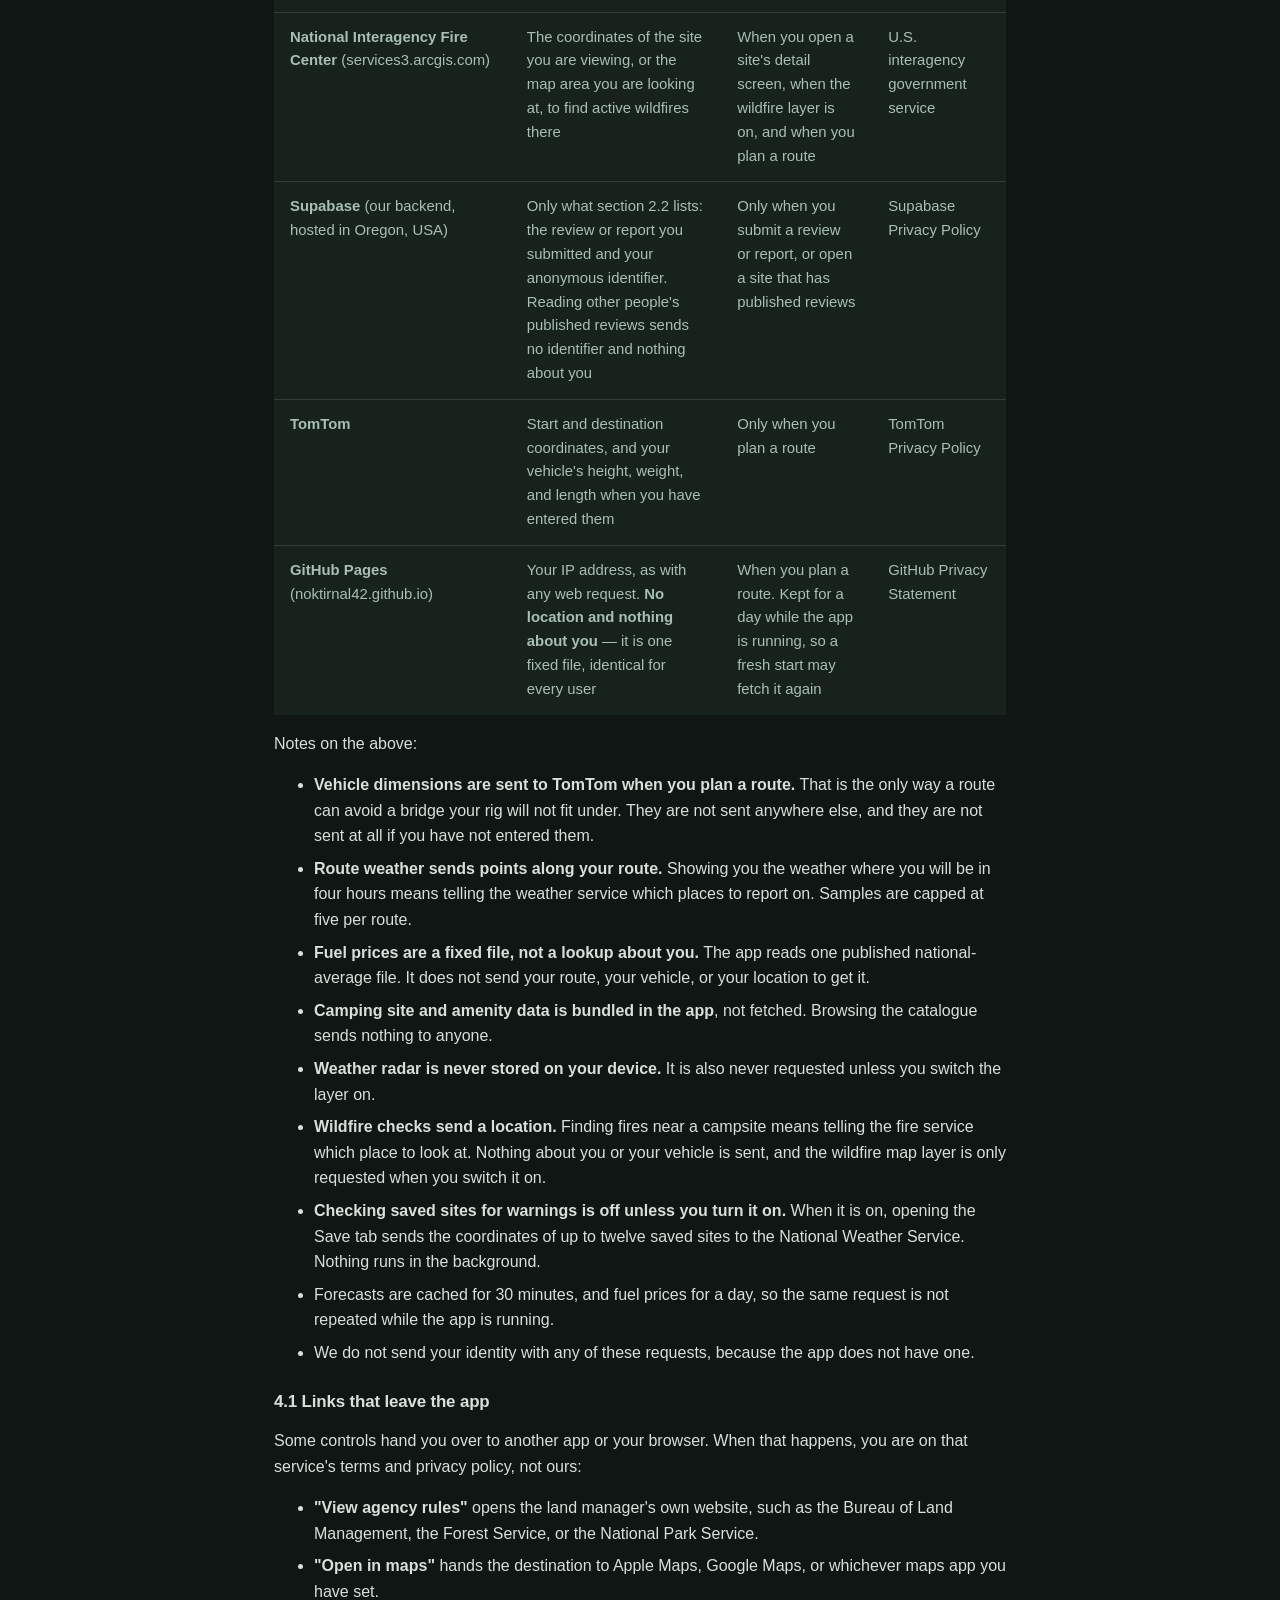
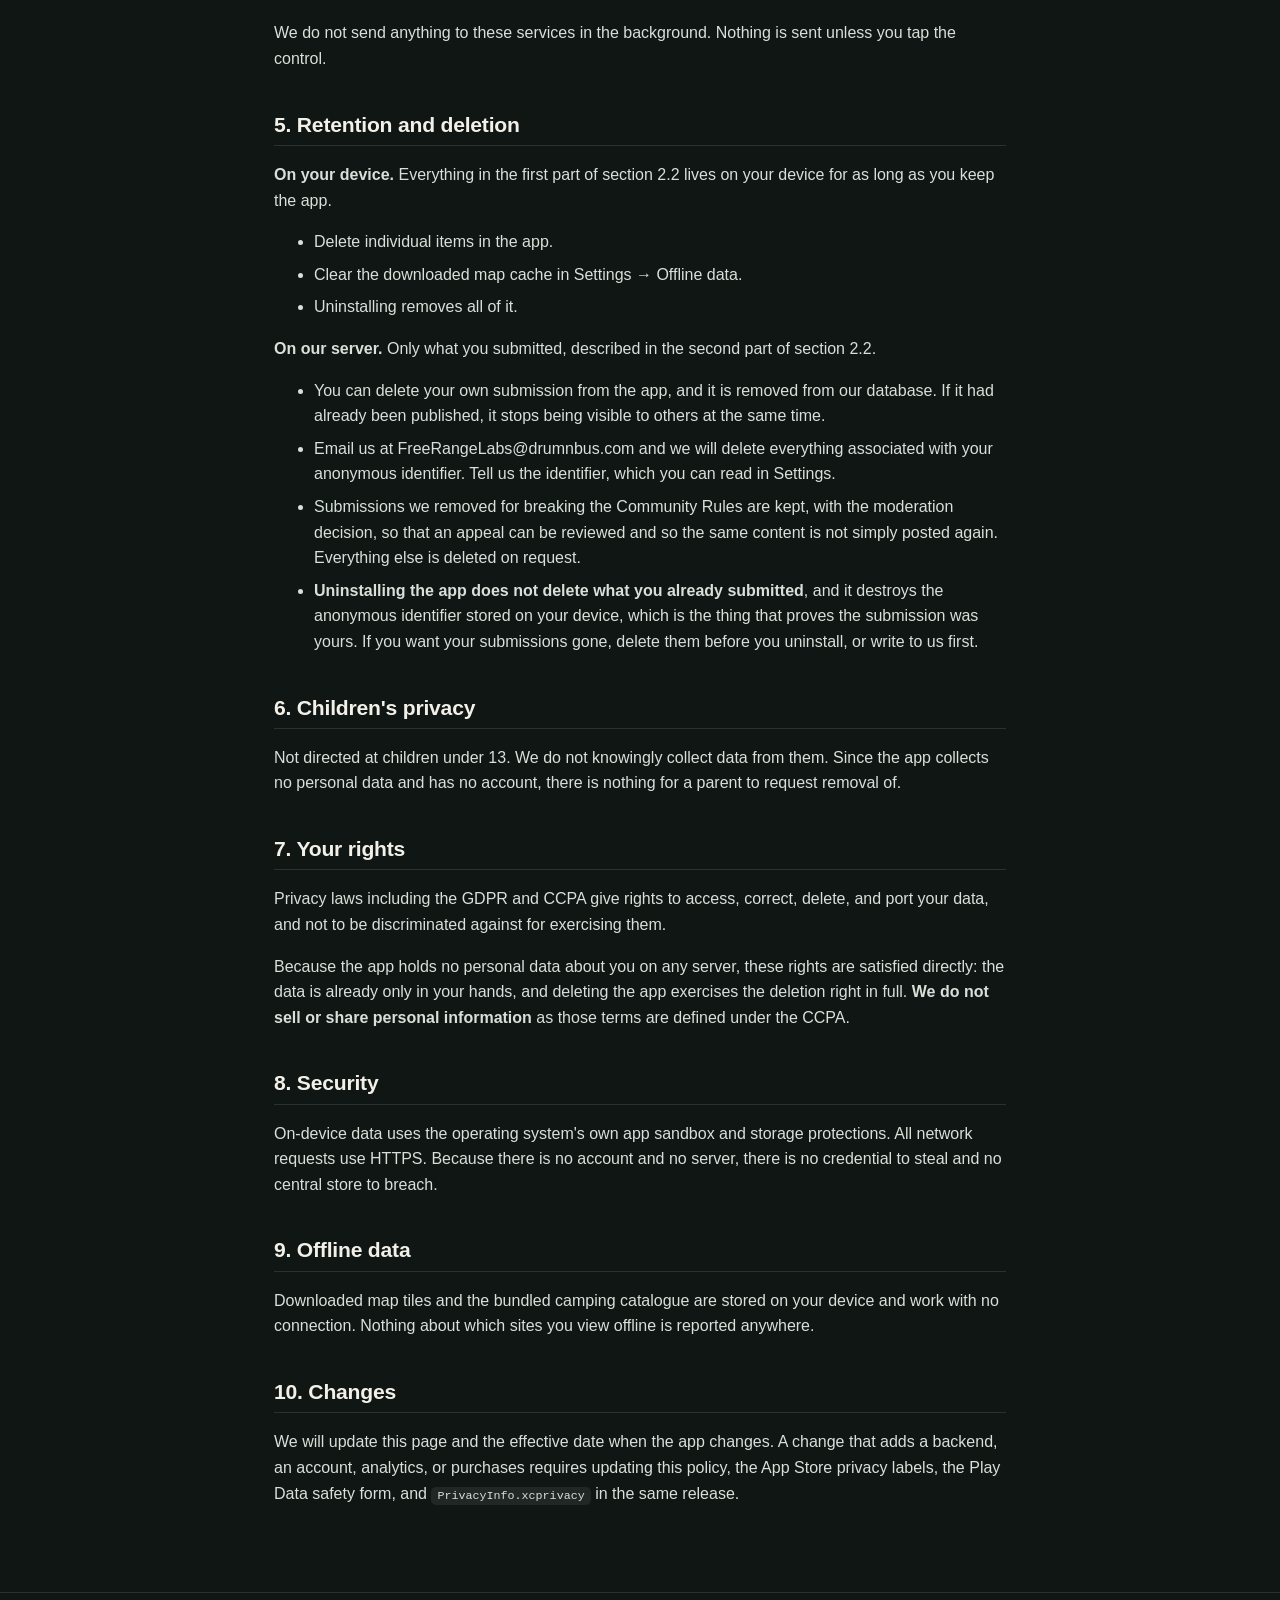
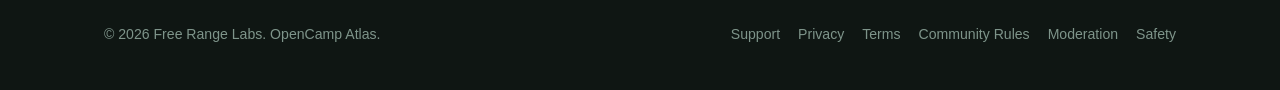
==== commit 01c41385: "Correct the privacy story now that submissions reach a server The policy said the app had no account" ====
--- a/privacy.html
+++ b/privacy.html
@@ -43,11 +43,16 @@
       </nav>
       <h2>1. What this policy covers</h2>
       <p>OpenCamp Atlas for iPhone, iPad, and Android.</p>
-      <p><strong>The short version.</strong> The app has no accounts and no analytics. Everything
-      you create — saved sites, points, trips, notes, vehicles, photos — stays on
-      your device. The app does send your location to a few map, routing, and
-      weather services so the map, directions, and forecasts can work. Those
-      requests are listed in section 4.</p>
+      <p><strong>The short version.</strong> The app has no sign-up and no analytics. Almost
+      everything you create — saved sites, points, trips, notes, vehicles,
+      photos — stays on your device and is never sent anywhere.</p>
+      <p>There is one exception, and it only happens when you choose it: if you
+      <strong>submit</strong> a review or a condition report, that text is sent to our server
+      so other travelers can eventually see it. Writing one and saving it as a
+      draft sends nothing. Section 2.2 explains exactly where the line is.</p>
+      <p>The app also sends your location to a few map, routing, weather, and fire
+      services so the map, directions, forecasts, and wildfire checks can work.
+      Those requests are listed in section 4.</p>
       <h2>2. What we collect</h2>
       <h3>2.1 Location</h3>
       <ul>
@@ -65,18 +70,42 @@
         third-party services in section 4 only as needed to answer a request.</li>
       </ul>
       <h3>2.2 Things you create</h3>
-      <p>Saved sites, map points, trips, private notes, reviews, moderation
-      reports, vehicle profiles, and vehicle photos.</p>
-      <p><strong>These are stored on your device only.</strong> There is no account and no
-      sync. If you delete the app, this data is gone; there is no copy for us to
-      return or delete on your behalf.</p>
+      <p><strong>Stays on your device, always.</strong> Saved sites, map points, trips, private
+      notes, vehicle profiles, vehicle photos, and any review or report you save
+      as a <strong>draft</strong>. None of this is ever sent to us. If you delete the app it
+      is gone, and there is no copy for us to return or delete on your behalf.</p>
       <p>On Android, the app <strong>excludes its database from Android Auto Backup and
       from device-to-device transfer</strong>, so your points are not copied to Google
       Drive.</p>
+      <p><strong>Sent to us, but only when you press Submit.</strong> A review or condition
+      report you submit is sent to our server so that, after a moderator checks
+      it, other travelers can see it. What is sent is:</p>
+      <ul>
+      <li>the text you wrote, and the star rating if you gave one</li>
+      <li>which campsite it is about</li>
+      <li>the date you say you were there, for a condition report</li>
+      <li>the time you submitted it</li>
+      <li>an anonymous account identifier, described in section 2.3</li>
+      </ul>
+      <p>Nothing else goes with it. Not your location, not your vehicle, not your
+      saved sites, not your notes, not your photos.</p>
+      <p><strong>Submitted content is public once a moderator publishes it.</strong> That is the
+      purpose of submitting. Please do not put anything in a review that you
+      would not want a stranger to read, including where exactly you are right
+      now.</p>
       <h3>2.3 What we do not collect</h3>
       <p>To be explicit, because many apps in this category do collect these:</p>
       <ul>
-      <li><strong>No account.</strong> No email, no name, no password, no sign-in.</li>
+      <li><strong>No sign-up, and no email, name, or password.</strong> You never create an
+        account, and we never ask for or store any way to contact you.</li>
+      <li><strong>An anonymous identifier, only if you submit something.</strong> The first
+        time you press Submit, the app asks our backend for a random anonymous
+        identifier and stores it on your device. It exists so that a moderator
+        can tell one person's submissions apart from another's, so that you can
+        edit or delete what you submitted, and so that someone who repeatedly
+        posts dangerous or abusive content can be stopped. It contains nothing
+        about you, it is not linked to your device or your other data, and it is
+        never created at all if you never submit anything.</li>
       <li><strong>No analytics or usage tracking.</strong> No SDK reports what you tap.</li>
       <li><strong>No crash reporting</strong> at this time.</li>
       <li><strong>No advertising identifiers, no tracking, no data sales.</strong> The app does
@@ -90,9 +119,10 @@
       what you save, plan a route for your vehicle, and show a forecast. There
       is no secondary use, no profiling, and no sharing for advertising.</p>
       <h2>4. Third-party services that receive data</h2>
-      <p>This is the part worth reading. The app has no backend of its own, but it
-      does call the services below. Most of them necessarily see coordinates,
-      because that is what the request is for.</p>
+      <p>This is the part worth reading. The app calls the services below. Most of
+      them necessarily see coordinates, because that is what the request is for.
+      Only one of them — our own backend — ever receives something you wrote,
+      and only when you submit it.</p>
       <table>
       <thead>
       <tr>
@@ -138,6 +168,12 @@
       <td>The coordinates of the site you are viewing, or the map area you are looking at, to find active wildfires there</td>
       <td>When you open a site's detail screen, when the wildfire layer is on, and when you plan a route</td>
       <td>U.S. interagency government service</td>
+      </tr>
+      <tr>
+      <td><strong>Supabase</strong> (our backend, hosted in Oregon, USA)</td>
+      <td>Only what section 2.2 lists: the review or report you submitted and your anonymous identifier. Reading other people's published reviews sends no identifier and nothing about you</td>
+      <td>Only when you submit a review or report, or open a site that has published reviews</td>
+      <td>Supabase Privacy Policy</td>
       </tr>
       <tr>
       <td><strong>TomTom</strong></td>
@@ -195,14 +231,31 @@
       <p>We do not send anything to these services in the background. Nothing is
       sent unless you tap the control.</p>
       <h2>5. Retention and deletion</h2>
-      <p>Your data lives on your device for as long as you keep the app.</p>
+      <p><strong>On your device.</strong> Everything in the first part of section 2.2 lives on
+      your device for as long as you keep the app.</p>
       <ul>
       <li>Delete individual items in the app.</li>
       <li>Clear the downloaded map cache in Settings → Offline data.</li>
-      <li>Uninstalling removes everything.</li>
-      </ul>
-      <p>There is no account to delete and no server-side copy, so there is nothing
-      to request from us.</p>
+      <li>Uninstalling removes all of it.</li>
+      </ul>
+      <p><strong>On our server.</strong> Only what you submitted, described in the second part
+      of section 2.2.</p>
+      <ul>
+      <li>You can delete your own submission from the app, and it is removed from
+        our database. If it had already been published, it stops being visible
+        to others at the same time.</li>
+      <li>Email us at FreeRangeLabs@drumnbus.com and we will delete everything
+        associated with your anonymous identifier. Tell us the identifier, which
+        you can read in Settings.</li>
+      <li>Submissions we removed for breaking the Community Rules are kept, with
+        the moderation decision, so that an appeal can be reviewed and so the
+        same content is not simply posted again. Everything else is deleted on
+        request.</li>
+      <li><strong>Uninstalling the app does not delete what you already submitted</strong>, and
+        it destroys the anonymous identifier stored on your device, which is the
+        thing that proves the submission was yours. If you want your submissions
+        gone, delete them before you uninstall, or write to us first.</li>
+      </ul>
       <h2>6. Children's privacy</h2>
       <p>Not directed at children under 13. We do not knowingly collect data from
       them. Since the app collects no personal data and has no account, there is
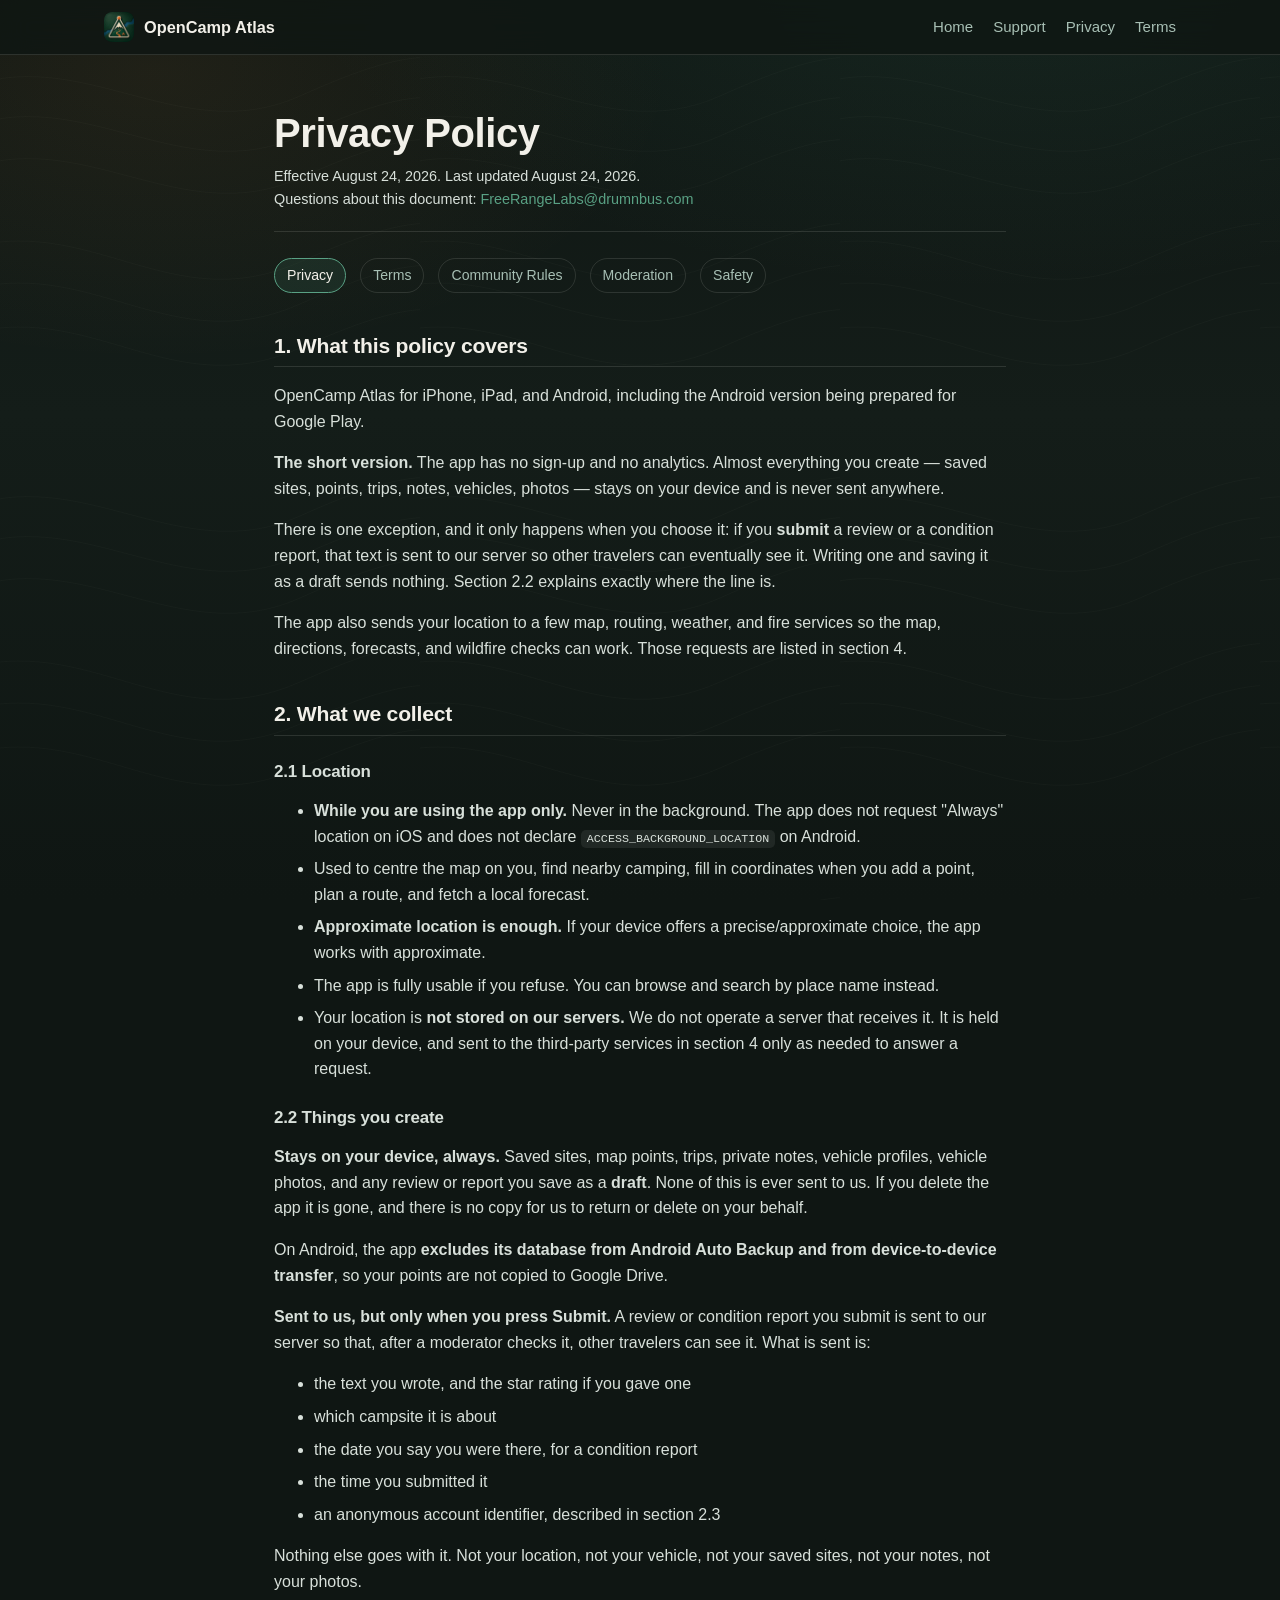
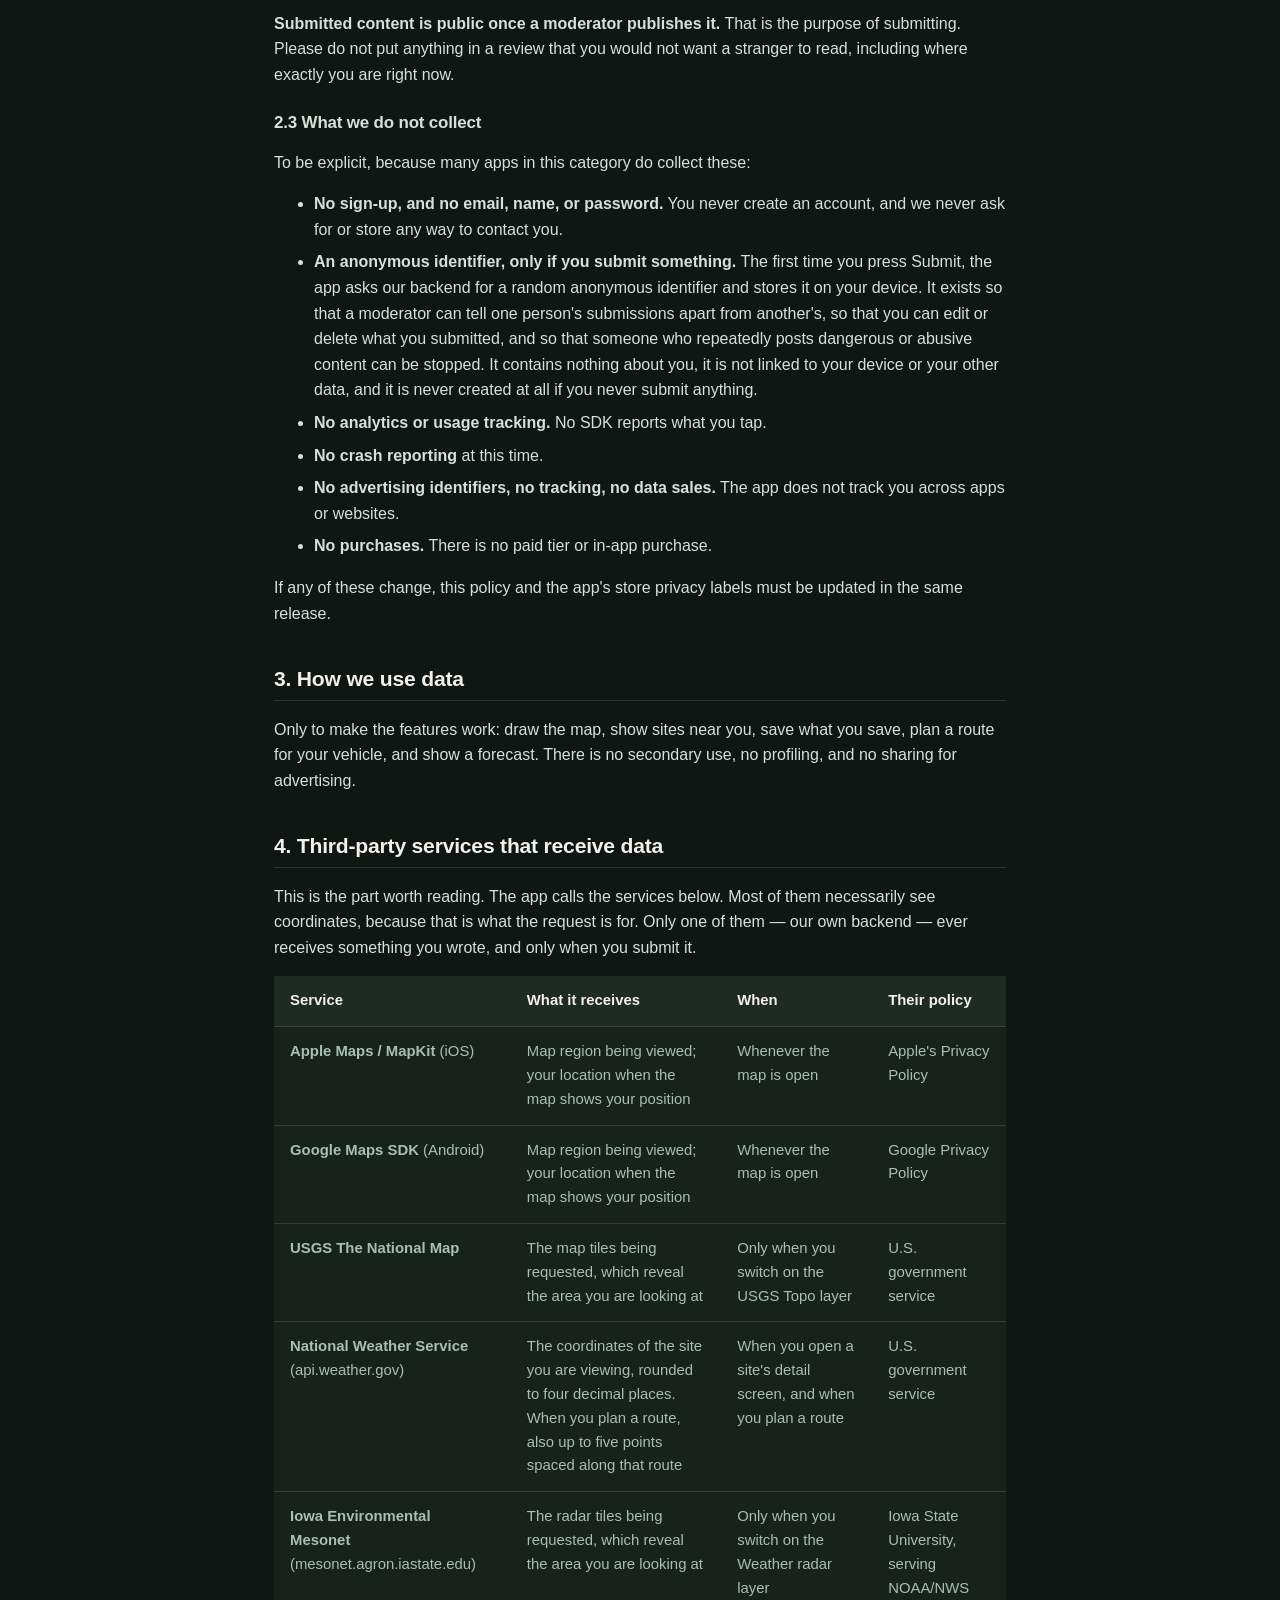
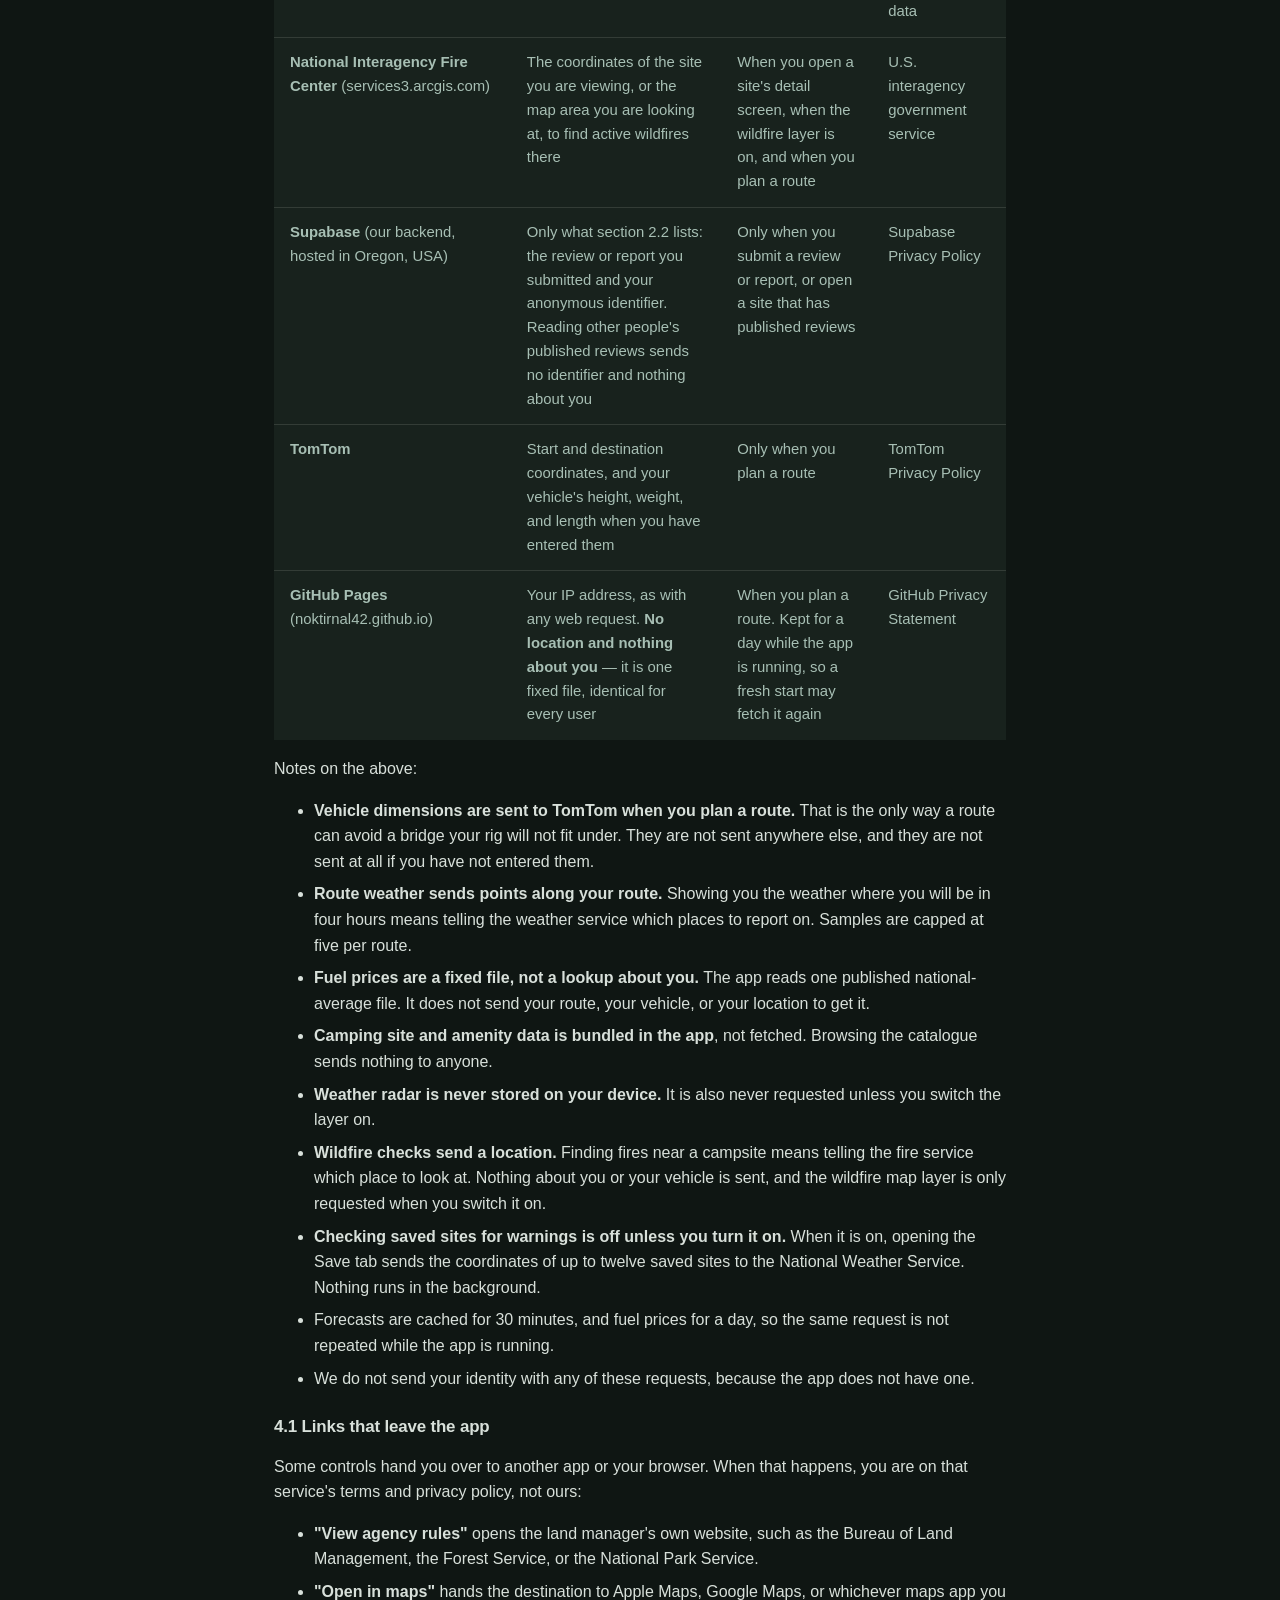
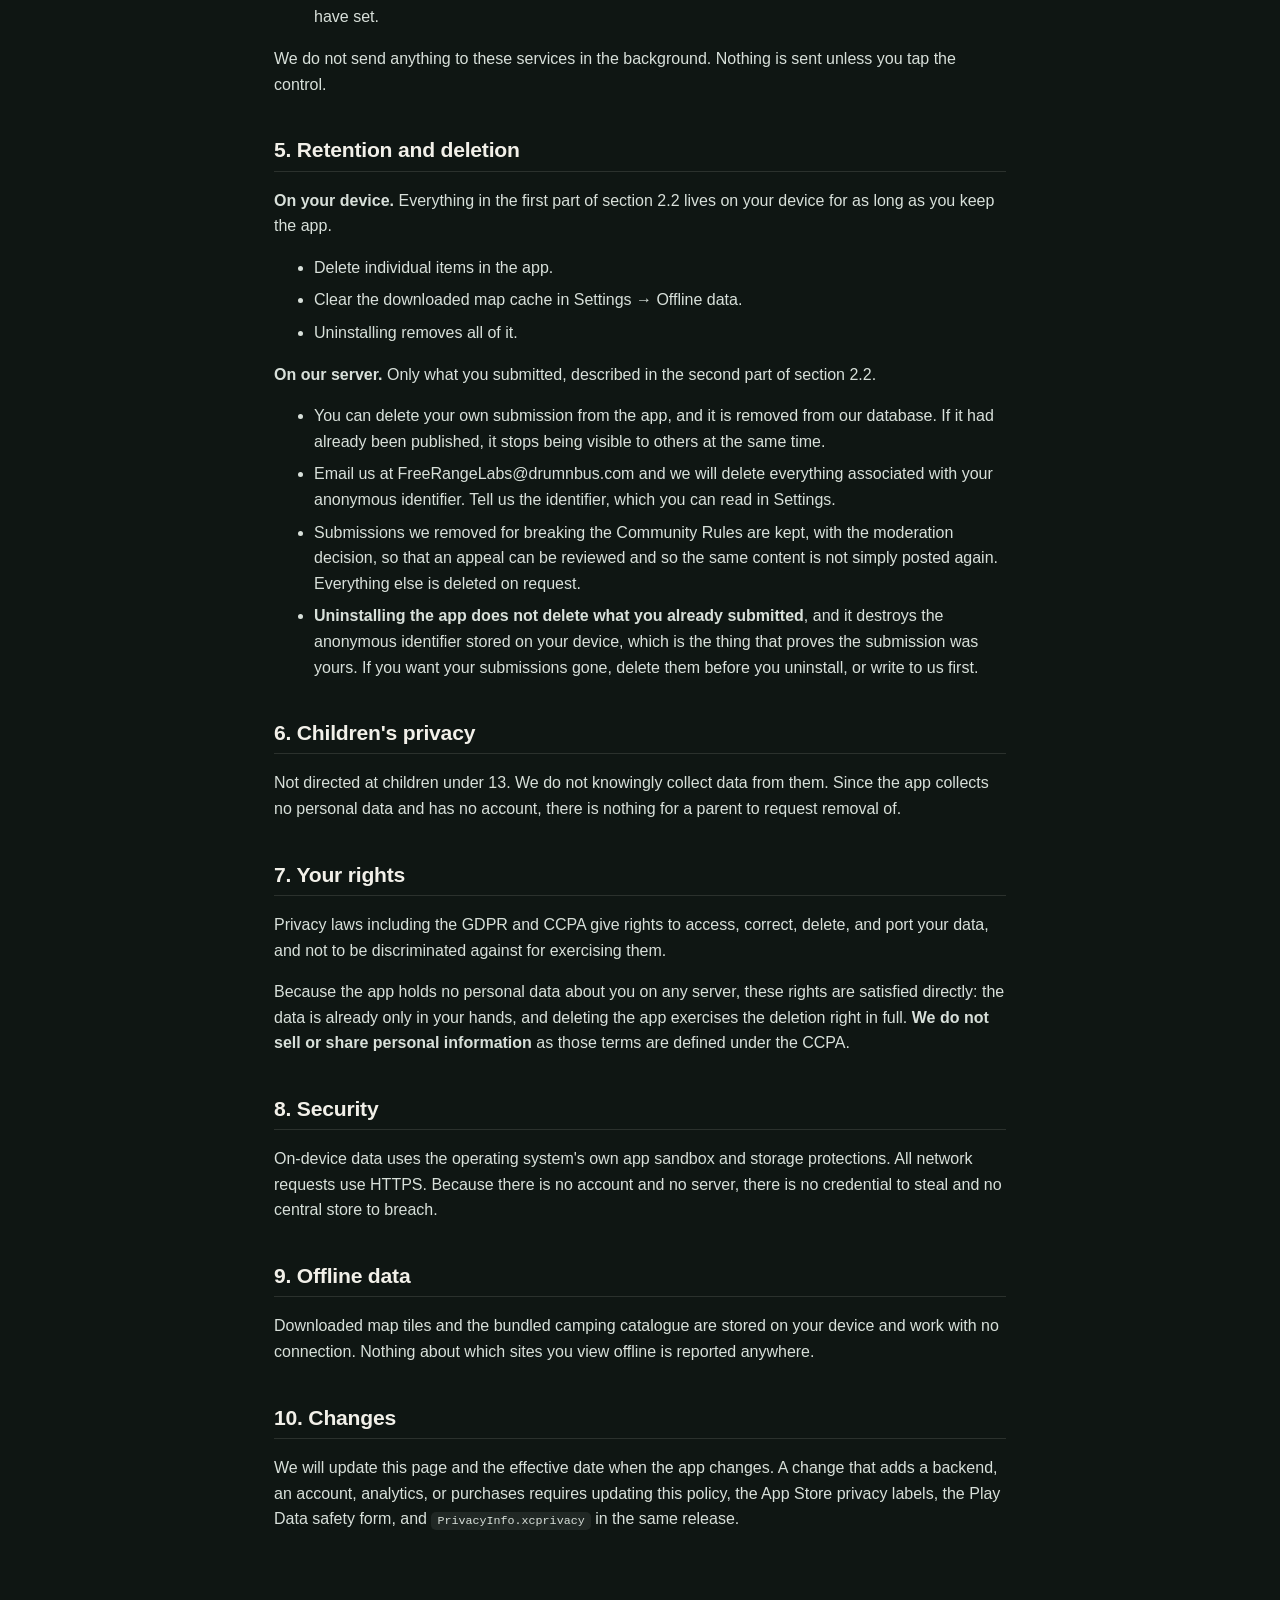
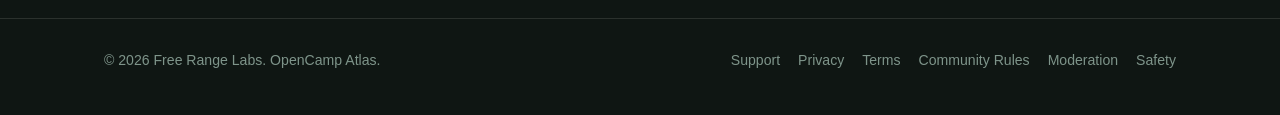
==== commit abea7782: "Update platform availability and privacy coverage" ====
--- a/privacy.html
+++ b/privacy.html
@@ -42,7 +42,7 @@
         <a href="safety.html">Safety</a>
       </nav>
       <h2>1. What this policy covers</h2>
-      <p>OpenCamp Atlas for iPhone, iPad, and Android.</p>
+      <p>OpenCamp Atlas for iPhone, iPad, and Android, including the Android version being prepared for Google Play.</p>
       <p><strong>The short version.</strong> The app has no sign-up and no analytics. Almost
       everything you create — saved sites, points, trips, notes, vehicles,
       photos — stays on your device and is never sent anywhere.</p>
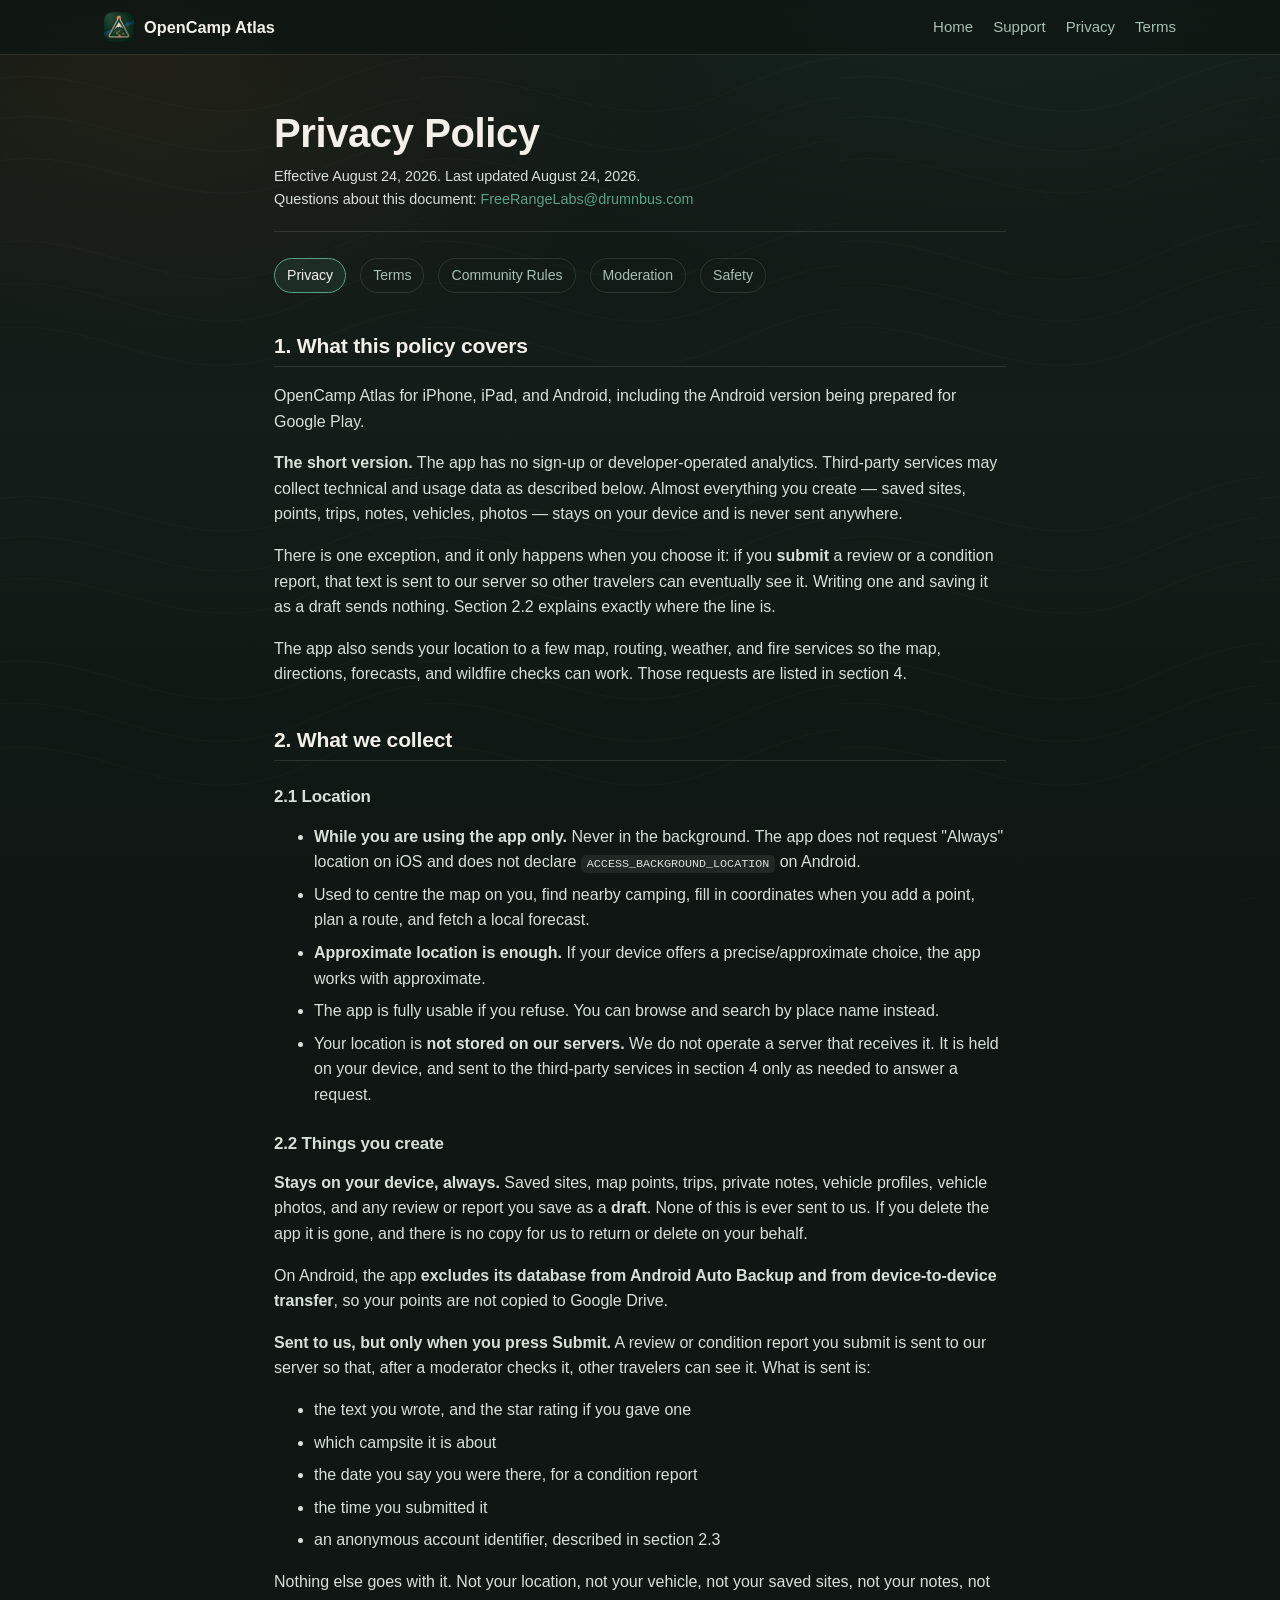
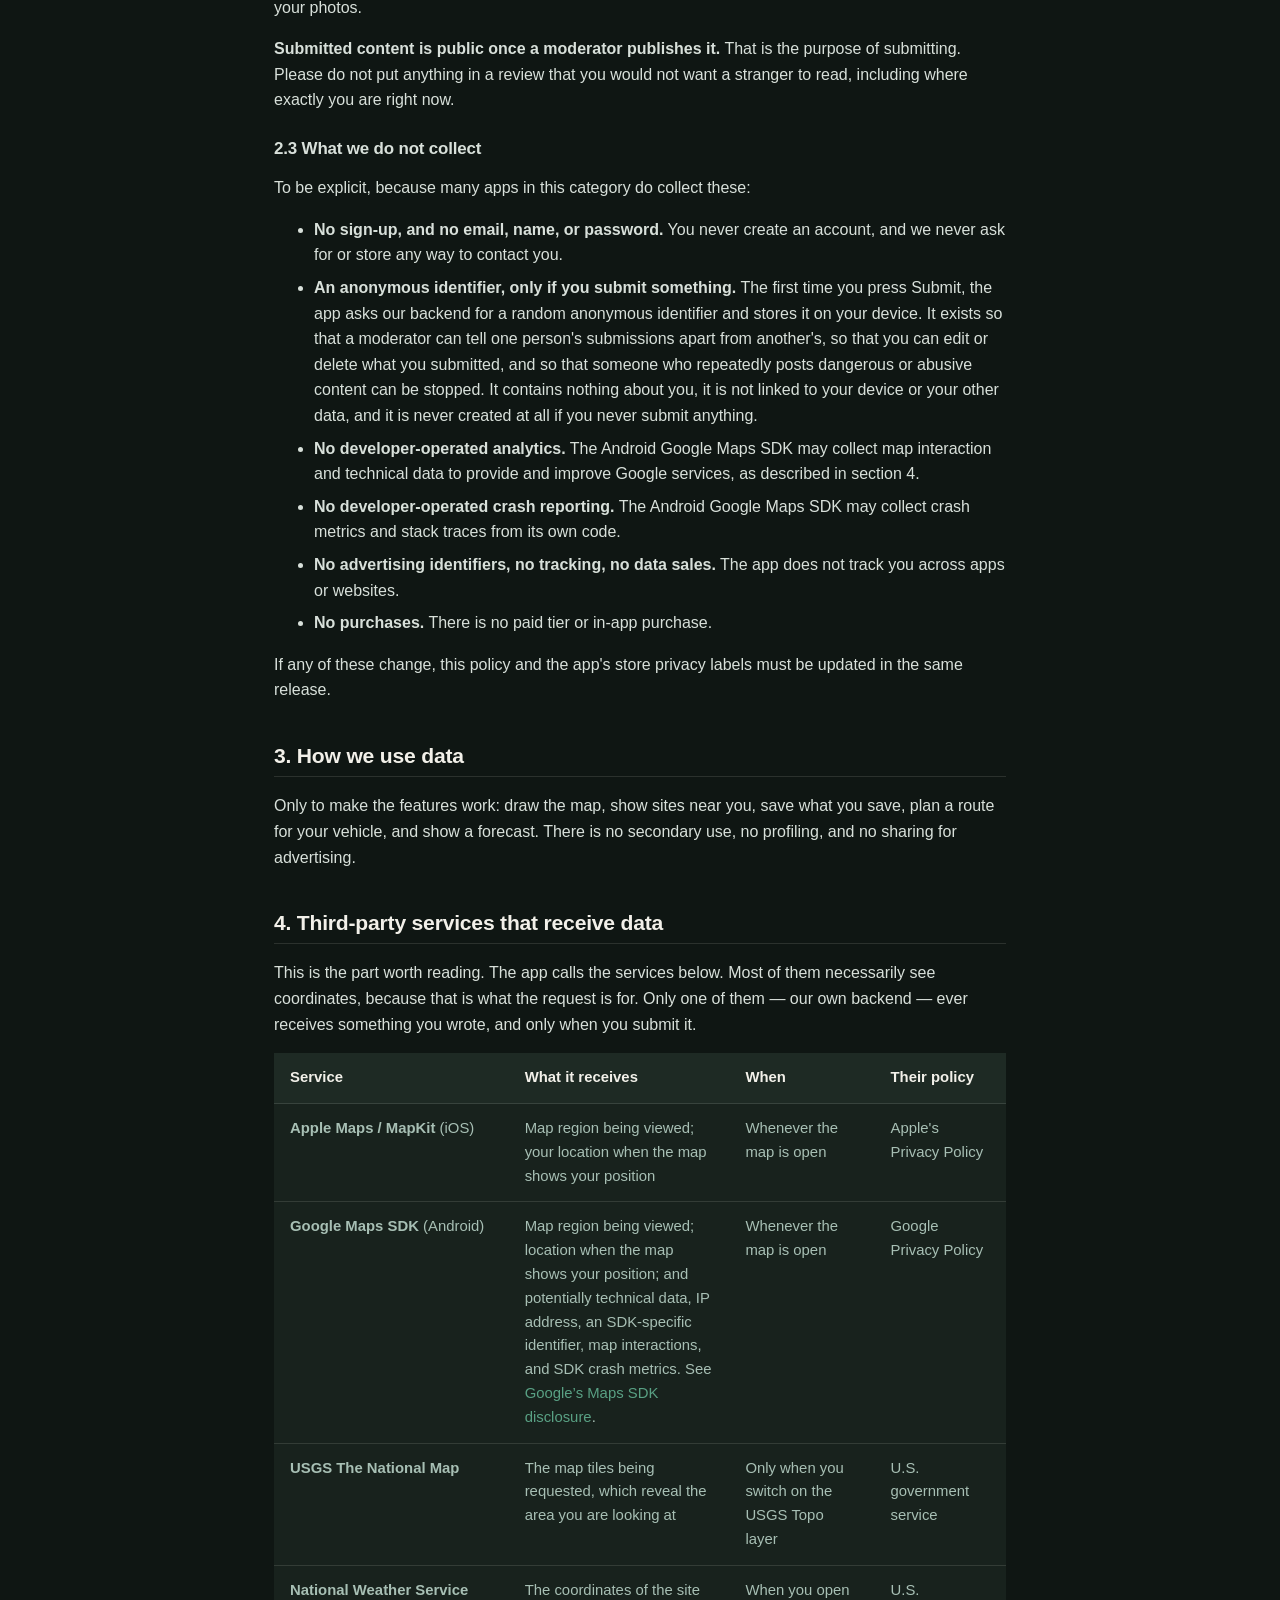
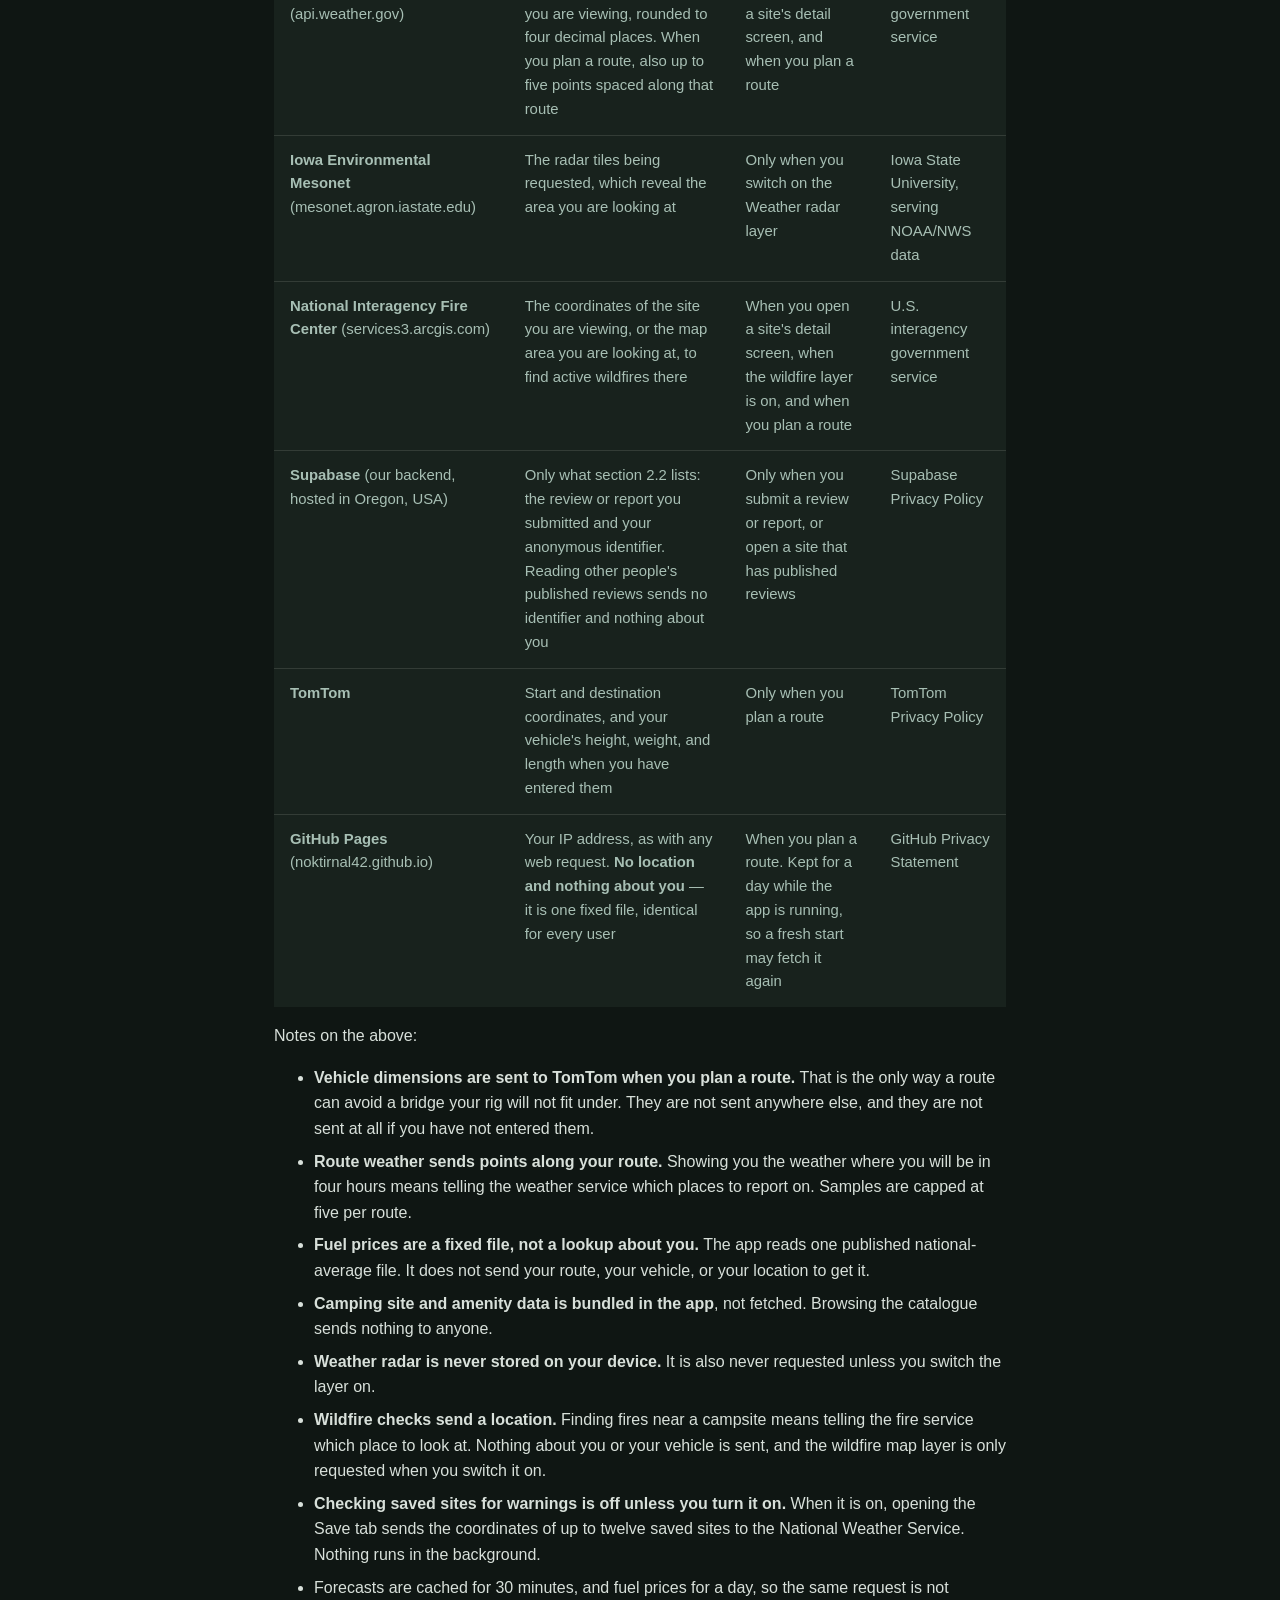
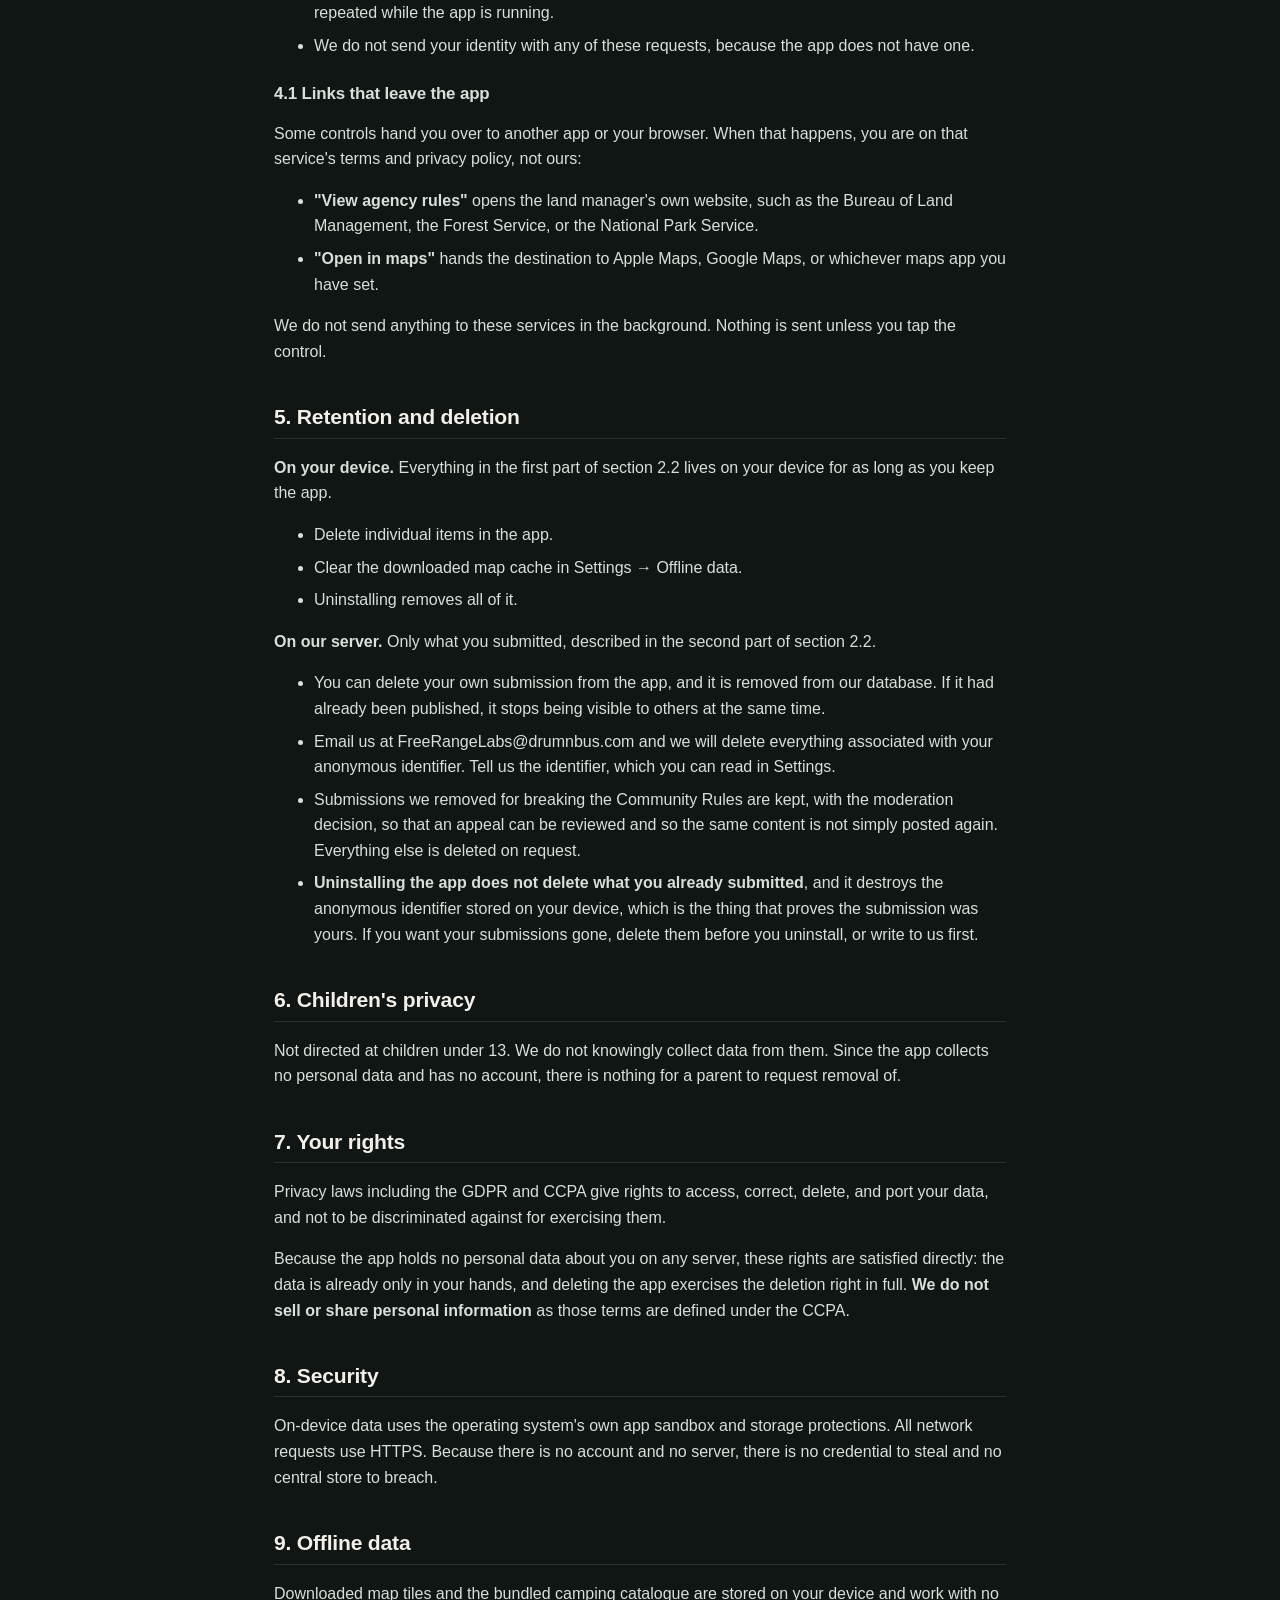
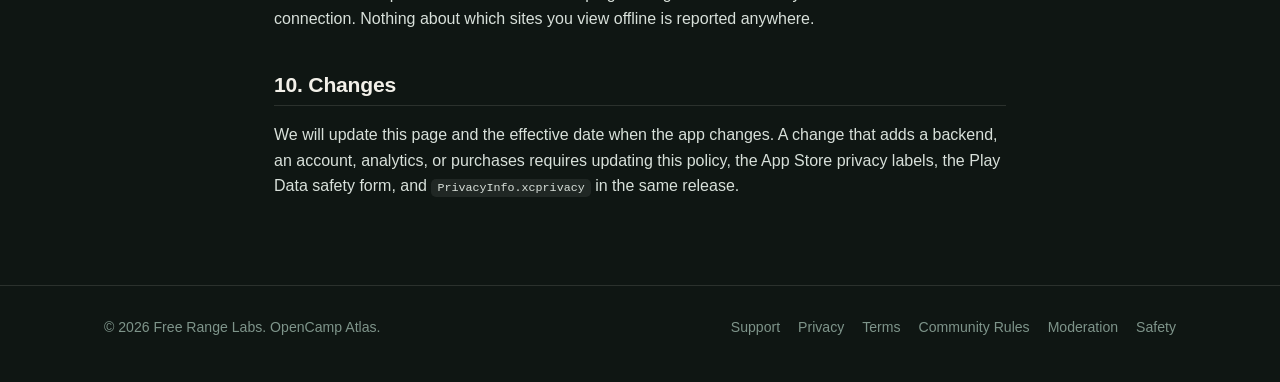
==== commit 8a2a8f1d: "Clarify Android map provider data disclosures" ====
--- a/privacy.html
+++ b/privacy.html
@@ -43,7 +43,7 @@
       </nav>
       <h2>1. What this policy covers</h2>
       <p>OpenCamp Atlas for iPhone, iPad, and Android, including the Android version being prepared for Google Play.</p>
-      <p><strong>The short version.</strong> The app has no sign-up and no analytics. Almost
+      <p><strong>The short version.</strong> The app has no sign-up or developer-operated analytics. Third-party services may collect technical and usage data as described below. Almost
       everything you create — saved sites, points, trips, notes, vehicles,
       photos — stays on your device and is never sent anywhere.</p>
       <p>There is one exception, and it only happens when you choose it: if you
@@ -106,8 +106,8 @@
         posts dangerous or abusive content can be stopped. It contains nothing
         about you, it is not linked to your device or your other data, and it is
         never created at all if you never submit anything.</li>
-      <li><strong>No analytics or usage tracking.</strong> No SDK reports what you tap.</li>
-      <li><strong>No crash reporting</strong> at this time.</li>
+      <li><strong>No developer-operated analytics.</strong> The Android Google Maps SDK may collect map interaction and technical data to provide and improve Google services, as described in section 4.</li>
+      <li><strong>No developer-operated crash reporting.</strong> The Android Google Maps SDK may collect crash metrics and stack traces from its own code.</li>
       <li><strong>No advertising identifiers, no tracking, no data sales.</strong> The app does
         not track you across apps or websites.</li>
       <li><strong>No purchases.</strong> There is no paid tier or in-app purchase.</li>
@@ -141,7 +141,7 @@
       </tr>
       <tr>
       <td><strong>Google Maps SDK</strong> (Android)</td>
-      <td>Map region being viewed; your location when the map shows your position</td>
+      <td>Map region being viewed; location when the map shows your position; and potentially technical data, IP address, an SDK-specific identifier, map interactions, and SDK crash metrics. See <a href="https://developers.google.com/maps/documentation/android-sdk/play-data-disclosure">Google’s Maps SDK disclosure</a>.</td>
       <td>Whenever the map is open</td>
       <td>Google Privacy Policy</td>
       </tr>
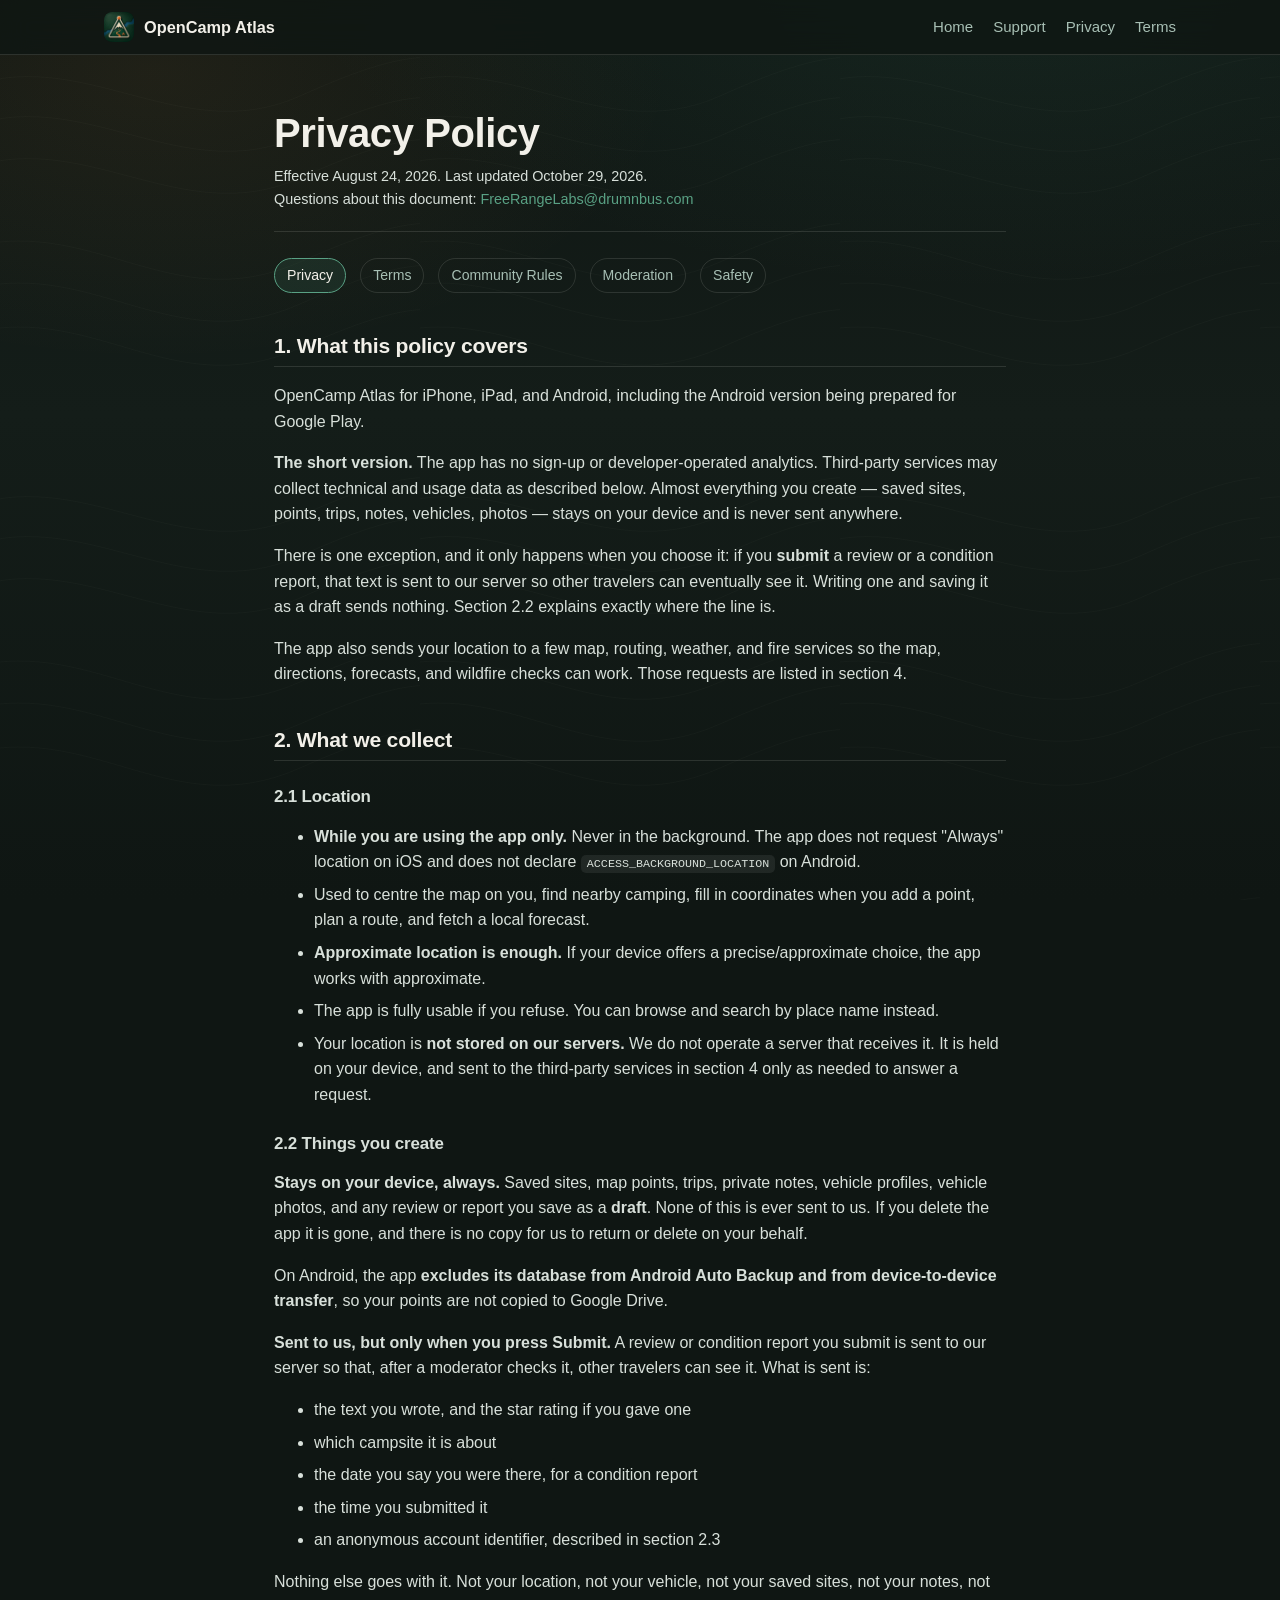
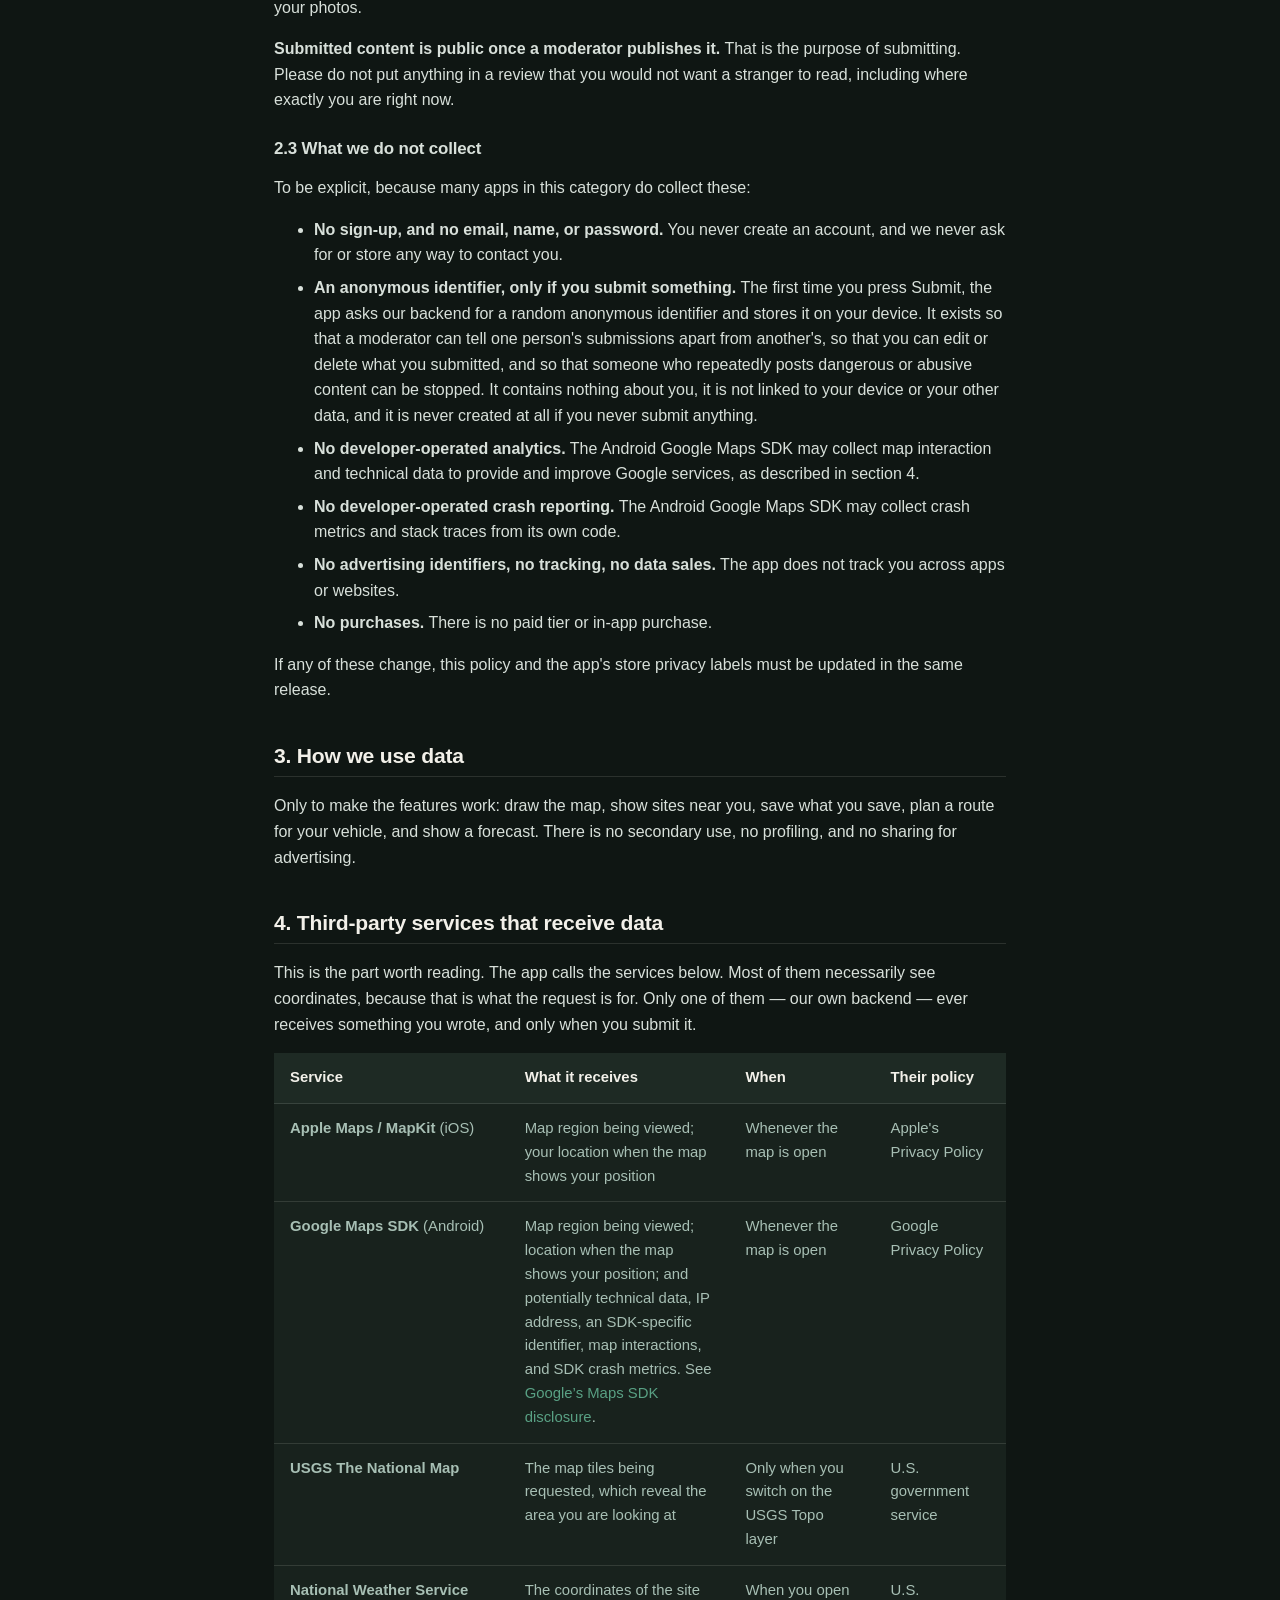
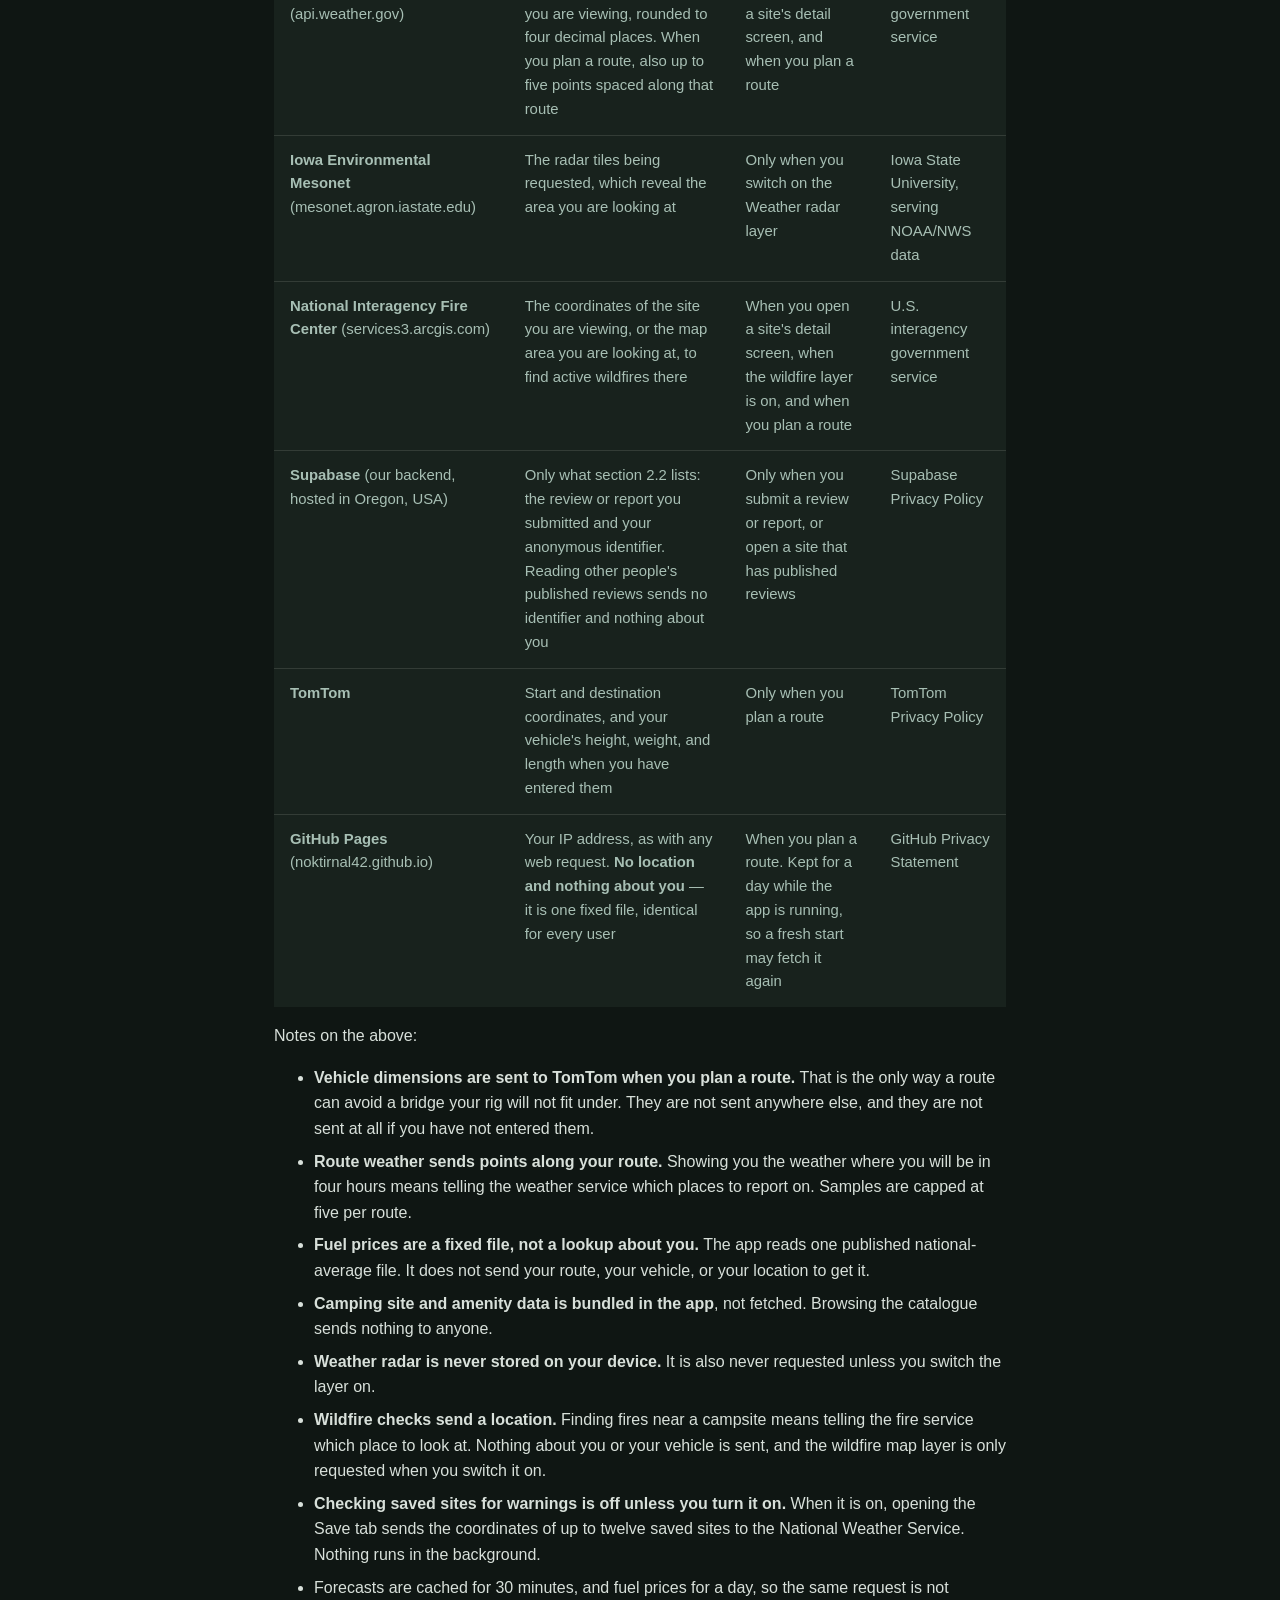
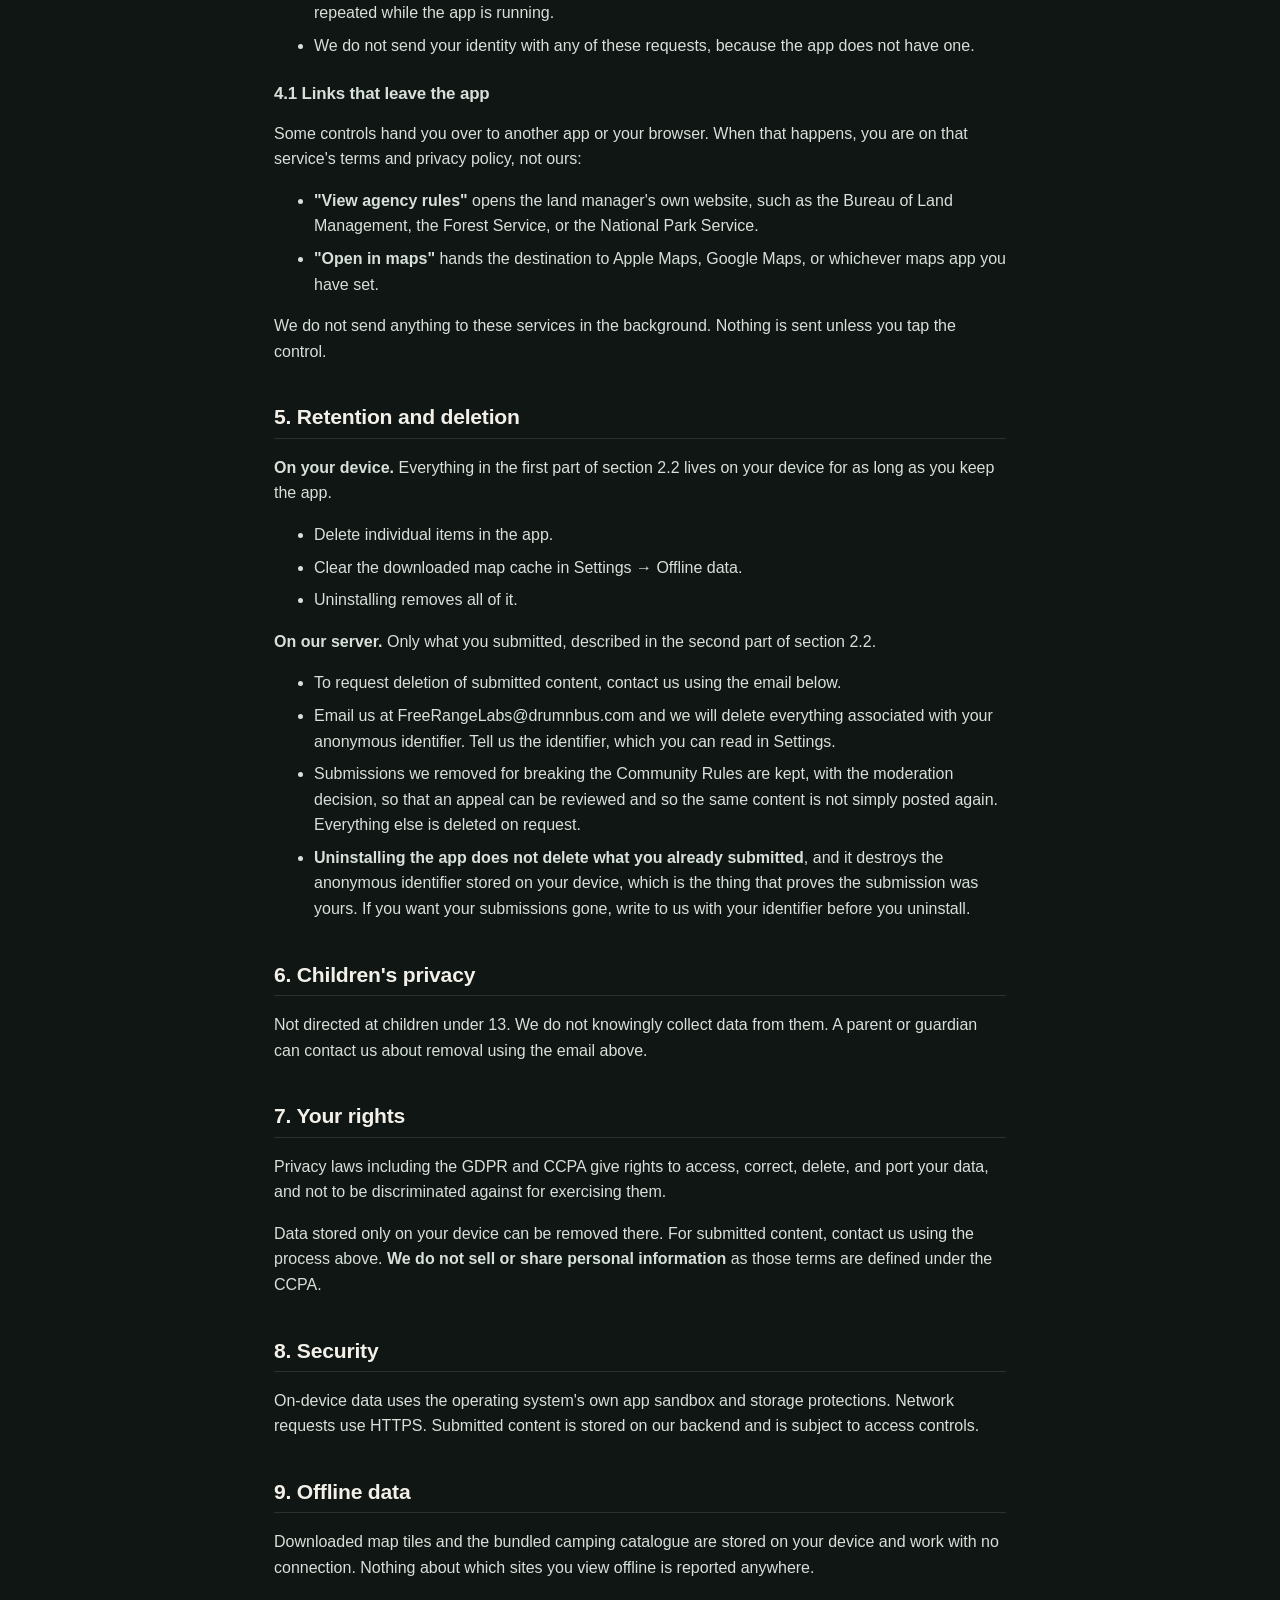
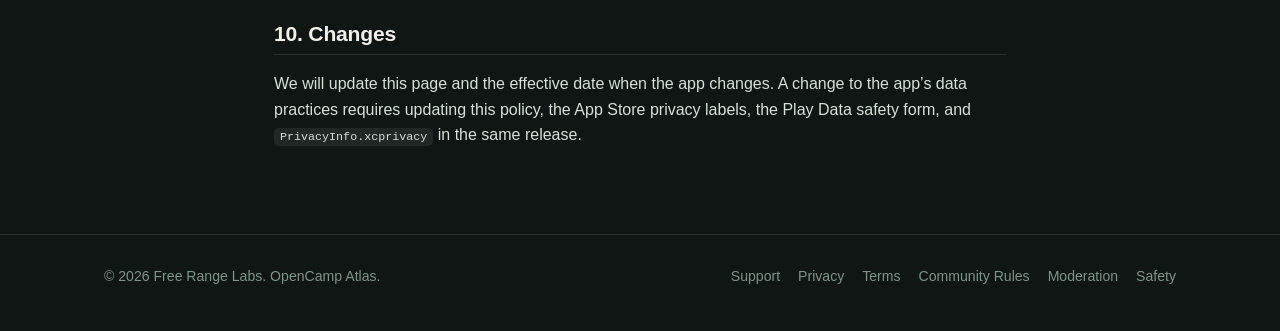
==== commit 0aba1447: "Correct submission deletion and security disclosures" ====
--- a/privacy.html
+++ b/privacy.html
@@ -32,7 +32,7 @@
 
     <main class="legal-main">
       <h1>Privacy Policy</h1>
-      <p class="doc-meta">Effective August 24, 2026. Last updated August 24, 2026.<br>
+      <p class="doc-meta">Effective August 24, 2026. Last updated October 29, 2026.<br>
         Questions about this document: <a href="mailto:FreeRangeLabs@drumnbus.com">FreeRangeLabs@drumnbus.com</a></p>
       <nav class="doc-nav" aria-label="Legal documents">
         <a href="privacy.html" aria-current="page">Privacy</a>
@@ -241,9 +241,7 @@
       <p><strong>On our server.</strong> Only what you submitted, described in the second part
       of section 2.2.</p>
       <ul>
-      <li>You can delete your own submission from the app, and it is removed from
-        our database. If it had already been published, it stops being visible
-        to others at the same time.</li>
+      <li>To request deletion of submitted content, contact us using the email below.</li>
       <li>Email us at FreeRangeLabs@drumnbus.com and we will delete everything
         associated with your anonymous identifier. Tell us the identifier, which
         you can read in Settings.</li>
@@ -254,32 +252,27 @@
       <li><strong>Uninstalling the app does not delete what you already submitted</strong>, and
         it destroys the anonymous identifier stored on your device, which is the
         thing that proves the submission was yours. If you want your submissions
-        gone, delete them before you uninstall, or write to us first.</li>
+        gone, write to us with your identifier before you uninstall.</li>
       </ul>
       <h2>6. Children's privacy</h2>
       <p>Not directed at children under 13. We do not knowingly collect data from
-      them. Since the app collects no personal data and has no account, there is
-      nothing for a parent to request removal of.</p>
+      them. A parent or guardian can contact us about removal using the email above.</p>
       <h2>7. Your rights</h2>
       <p>Privacy laws including the GDPR and CCPA give rights to access, correct,
       delete, and port your data, and not to be discriminated against for
       exercising them.</p>
-      <p>Because the app holds no personal data about you on any server, these
-      rights are satisfied directly: the data is already only in your hands, and
-      deleting the app exercises the deletion right in full. <strong>We do not sell or
+      <p>Data stored only on your device can be removed there. For submitted content, contact us using the process above. <strong>We do not sell or
       share personal information</strong> as those terms are defined under the CCPA.</p>
       <h2>8. Security</h2>
       <p>On-device data uses the operating system's own app sandbox and storage
-      protections. All network requests use HTTPS. Because there is no account
-      and no server, there is no credential to steal and no central store to
-      breach.</p>
+      protections. Network requests use HTTPS. Submitted content is stored on our backend and is subject to access controls.</p>
       <h2>9. Offline data</h2>
       <p>Downloaded map tiles and the bundled camping catalogue are stored on your
       device and work with no connection. Nothing about which sites you view
       offline is reported anywhere.</p>
       <h2>10. Changes</h2>
       <p>We will update this page and the effective date when the app changes. A
-      change that adds a backend, an account, analytics, or purchases requires
+      change to the app’s data practices requires
       updating this policy, the App Store privacy labels, the Play Data safety
       form, and <code>PrivacyInfo.xcprivacy</code> in the same release.</p>
     </main>
